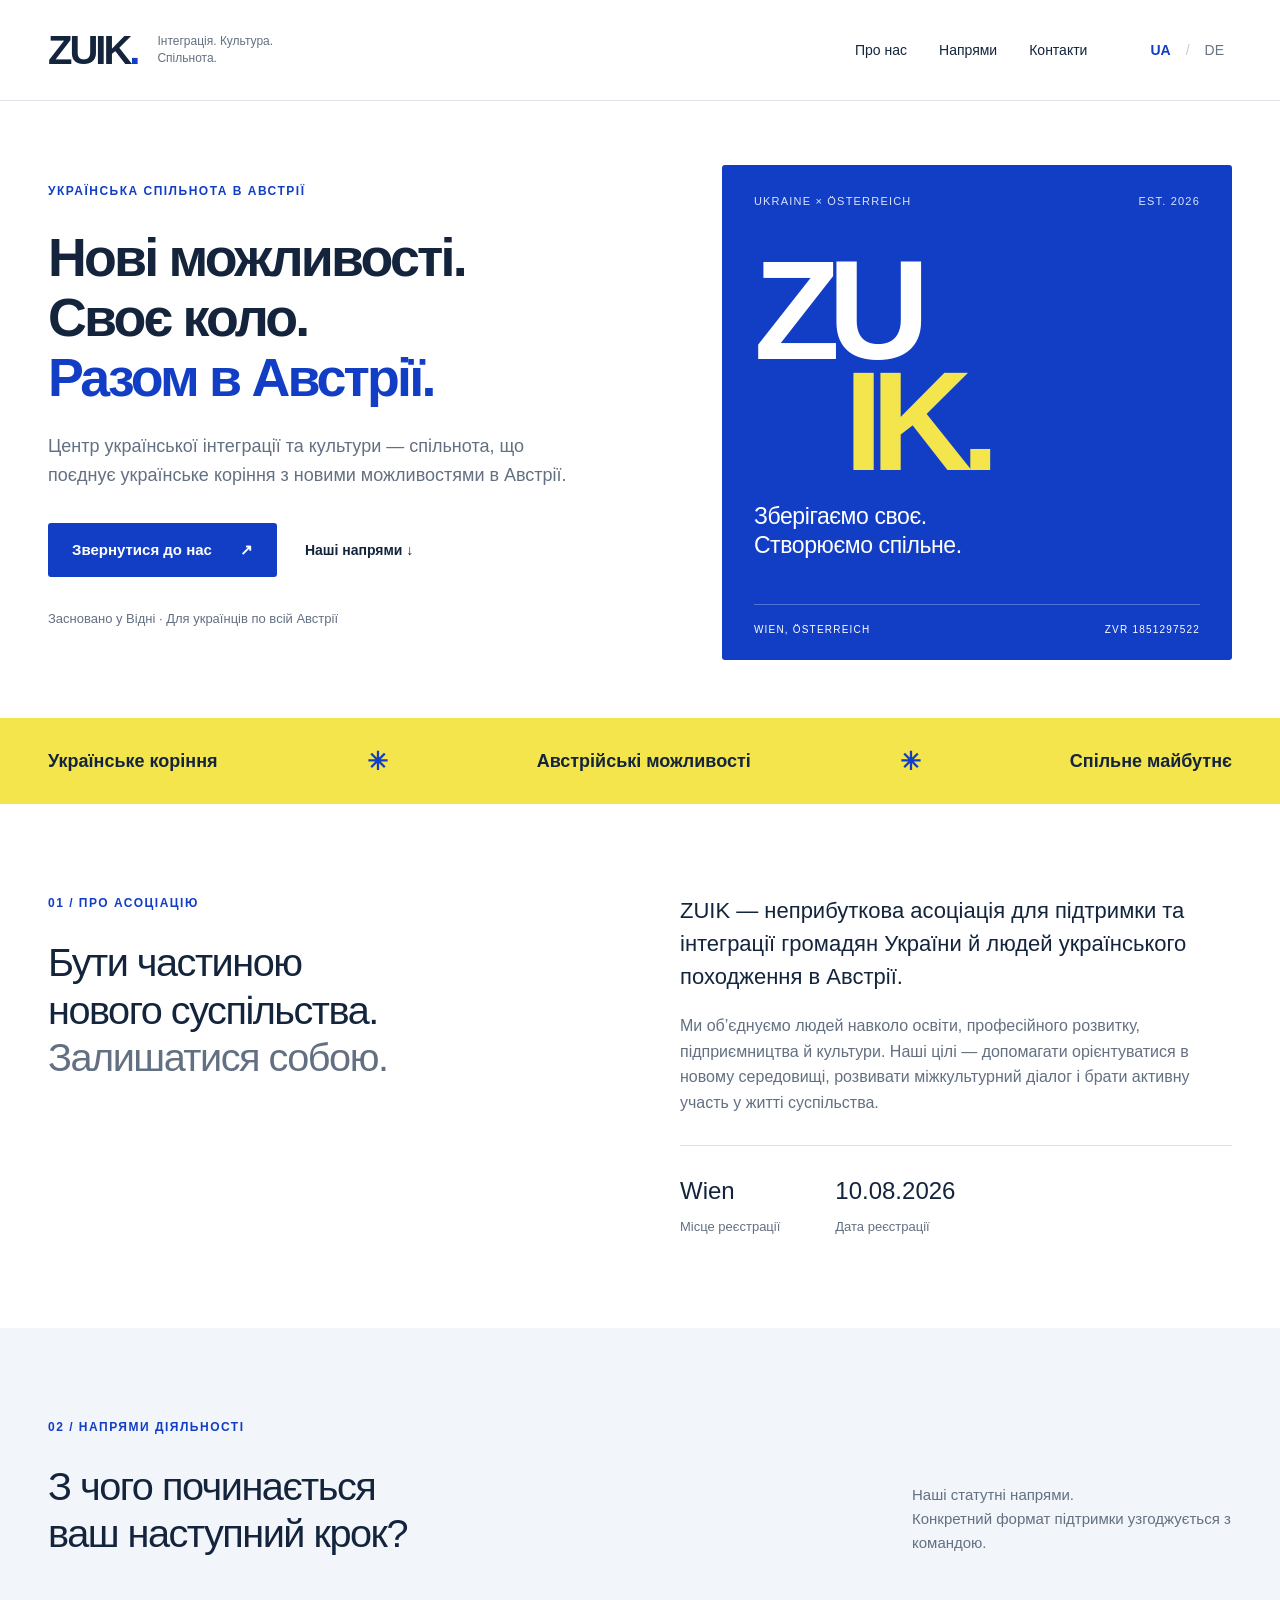
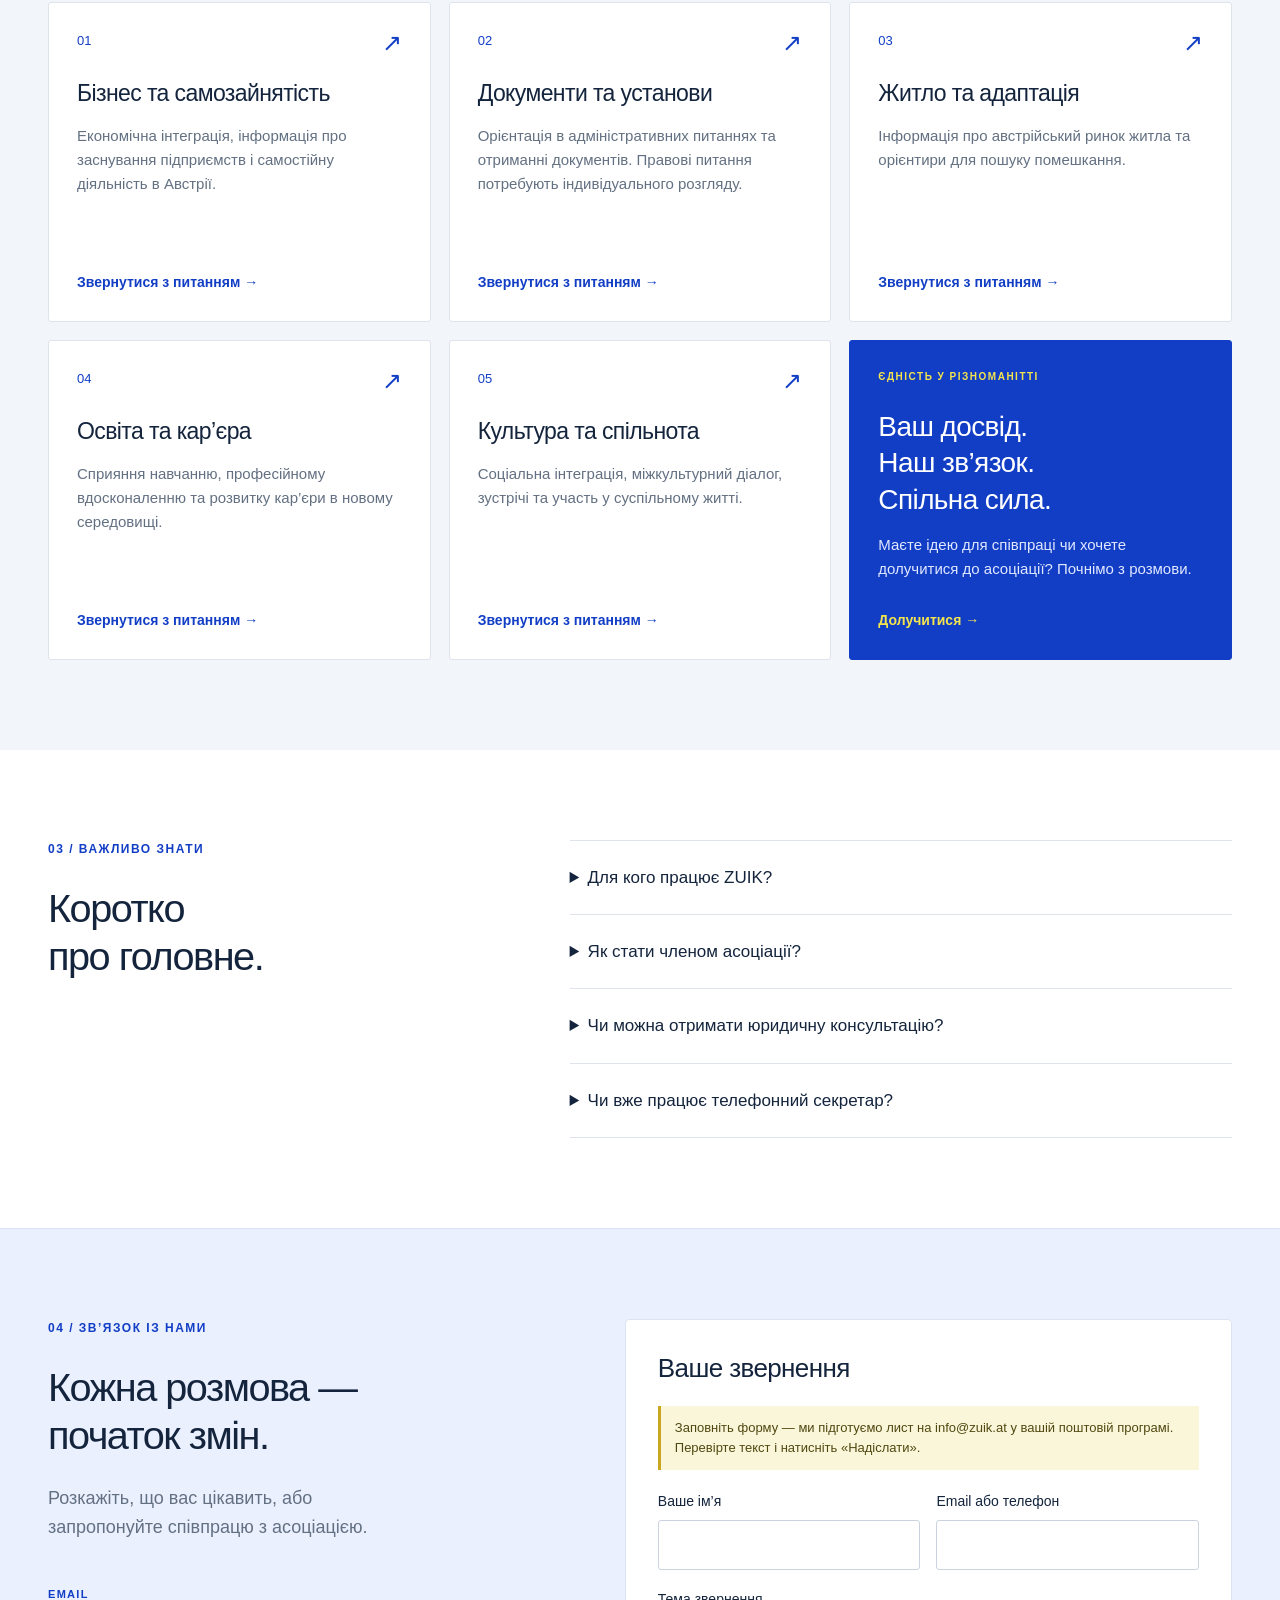
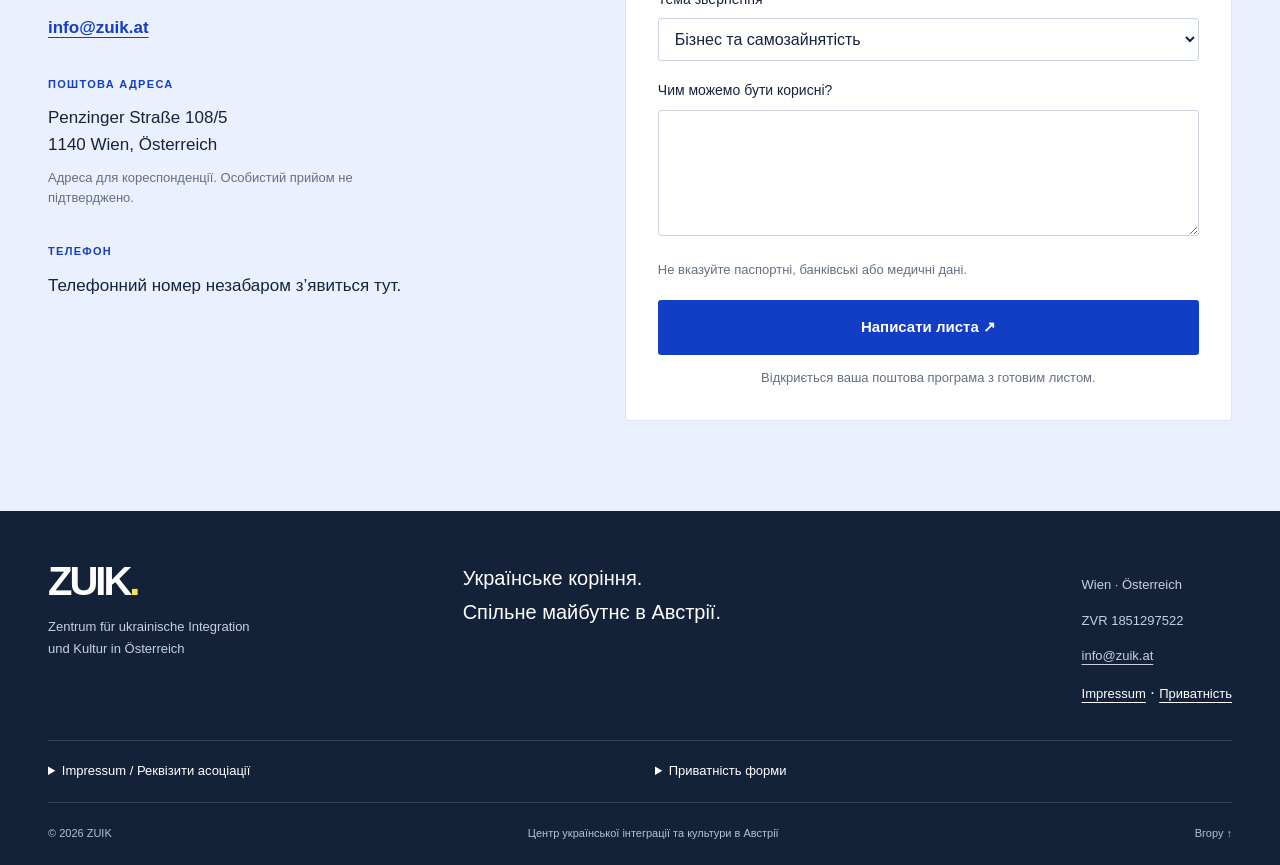
==== index.html @ d1f9279d "Add files via upload" ====
<!doctype html>
<html lang="uk">
<head>
<meta charset="UTF-8"><meta name="viewport" content="width=device-width, initial-scale=1">
<title>ZUIK — Центр української інтеграції та культури в Австрії</title>
<meta name="description" content="ZUIK — українська спільнота в Австрії. Економічна інтеграція, освіта, житло та міжкультурний діалог. Відень, ZVR 1851297522.">
<meta name="theme-color" content="#123ec5"><link rel="icon" href="/favicon.svg" type="image/svg+xml"><link rel="stylesheet" href="/style.css"><script defer src="/app.js"></script>
</head>
<body>
<a class="skip" href="#main" data-i="skip">Перейти до змісту</a>
<header><div class="wrap header"><a class="brand" href="#" aria-label="ZUIK"><span class="wordmark">ZUIK<span class="brand-dot">.</span></span><span class="brand-caption" data-i="brand">Інтеграція. Культура. Спільнота.</span></a><nav aria-label="Navigation"><a href="#about" data-i="navAbout">Про нас</a><a href="#directions" data-i="navDirections">Напрями</a><a href="#contact" data-i="navContact">Контакти</a></nav><div class="languages" aria-label="Language"><button type="button" data-lang="uk" aria-pressed="true">UA</button><span>/</span><button type="button" data-lang="de" aria-pressed="false">DE</button></div></div></header>
<main id="main">
<section class="hero"><div class="wrap hero-grid"><div class="hero-copy"><p class="eyebrow" data-i="eyebrow">УКРАЇНСЬКА СПІЛЬНОТА В АВСТРІЇ</p><h1 data-i="headline">Нові можливості.<br>Своє коло.<br><span>Разом в Австрії.</span></h1><p class="hero-text" data-i="intro">Центр української інтеграції та культури — спільнота, що поєднує українське коріння з новими можливостями в Австрії.</p><div class="actions"><a class="button primary" href="#contact" data-i="cta">Звернутися до нас <span aria-hidden="true">↗</span></a><a class="text-link" href="#directions" data-i="explore">Наші напрями ↓</a></div><p class="small hero-foot" data-i="location">Засновано у Відні · Для українців по всій Австрії</p></div><div class="identity-panel"><div class="panel-top"><span>UKRAINE × ÖSTERREICH</span><span>EST. 2026</span></div><div class="identity-mark" aria-hidden="true">ZU<span>IK.</span></div><p data-i="panelText">Зберігаємо своє.<br>Створюємо спільне.</p><div class="panel-bottom"><span>WIEN, ÖSTERREICH</span><span>ZVR 1851297522</span></div></div></div></section>
<div class="principles"><div class="wrap principle-inner"><span data-i="p1">Українське коріння</span><span aria-hidden="true">✳</span><span data-i="p2">Австрійські можливості</span><span aria-hidden="true">✳</span><span data-i="p3">Спільне майбутнє</span></div></div>
<section id="about" class="section wrap about"><div><p class="eyebrow" data-i="aboutTag">01 / ПРО АСОЦІАЦІЮ</p><h2 data-i="aboutTitle">Бути частиною<br>нового суспільства.<br><span class="muted">Залишатися собою.</span></h2></div><div class="about-content"><p class="lead" data-i="aboutText">ZUIK — неприбуткова асоціація для підтримки та інтеграції громадян України й людей українського походження в Австрії.</p><p data-i="aboutMore">Ми об’єднуємо людей навколо освіти, професійного розвитку, підприємництва й культури. Наші цілі — допомагати орієнтуватися в новому середовищі, розвивати міжкультурний діалог і брати активну участь у житті суспільства.</p><div class="facts"><div><strong>Wien</strong><span data-i="factSeat">Місце реєстрації</span></div><div><strong>10.08.2026</strong><span data-i="factDate">Дата реєстрації</span></div></div></div></section>
<section id="directions" class="directions"><div class="wrap section"><div class="section-heading"><div><p class="eyebrow" data-i="directionsTag">02 / НАПРЯМИ ДІЯЛЬНОСТІ</p><h2 data-i="directionsTitle">З чого починається<br>ваш наступний крок?</h2></div><p data-i="directionsIntro">Наші статутні напрями.<br>Конкретний формат підтримки узгоджується з командою.</p></div><div class="cards">
<article class="card"><div class="card-top"><span>01</span><span aria-hidden="true">↗</span></div><h3 data-i="s1">Бізнес та самозайнятість</h3><p data-i="s1text">Економічна інтеграція, інформація про заснування підприємств і самостійну діяльність в Австрії.</p><a href="#contact" data-topic="business" data-i="topicLink">Звернутися з питанням →</a></article>
<article class="card"><div class="card-top"><span>02</span><span aria-hidden="true">↗</span></div><h3 data-i="s2">Документи та установи</h3><p data-i="s2text">Орієнтація в адміністративних питаннях та отриманні документів. Правові питання потребують індивідуального розгляду.</p><a href="#contact" data-topic="documents" data-i="topicLink">Звернутися з питанням →</a></article>
<article class="card"><div class="card-top"><span>03</span><span aria-hidden="true">↗</span></div><h3 data-i="s3">Житло та адаптація</h3><p data-i="s3text">Інформація про австрійський ринок житла та орієнтири для пошуку помешкання.</p><a href="#contact" data-topic="housing" data-i="topicLink">Звернутися з питанням →</a></article>
<article class="card"><div class="card-top"><span>04</span><span aria-hidden="true">↗</span></div><h3 data-i="s4">Освіта та кар’єра</h3><p data-i="s4text">Сприяння навчанню, професійному вдосконаленню та розвитку кар’єри в новому середовищі.</p><a href="#contact" data-topic="education" data-i="topicLink">Звернутися з питанням →</a></article>
<article class="card"><div class="card-top"><span>05</span><span aria-hidden="true">↗</span></div><h3 data-i="s5">Культура та спільнота</h3><p data-i="s5text">Соціальна інтеграція, міжкультурний діалог, зустрічі та участь у суспільному житті.</p><a href="#contact" data-topic="culture" data-i="topicLink">Звернутися з питанням →</a></article>
<div class="card community"><span class="eyebrow" data-i="communityTag">ЄДНІСТЬ У РІЗНОМАНІТТІ</span><h3 data-i="communityTitle">Ваш досвід.<br>Наш зв’язок.<br>Спільна сила.</h3><p data-i="communityText">Маєте ідею для співпраці чи хочете долучитися до асоціації? Почнімо з розмови.</p><a href="#contact" data-topic="membership" data-i="communityLink">Долучитися →</a></div>
</div></div></section>
<section class="section wrap faq-section"><div><p class="eyebrow" data-i="faqTag">03 / ВАЖЛИВО ЗНАТИ</p><h2 data-i="faqTitle">Коротко<br>про головне.</h2></div><div class="faqs"><details><summary data-i="q1">Для кого працює ZUIK?</summary><p data-i="a1">Мета асоціації — підтримка громадян України та людей українського походження в Австрії. Діяльність поширюється на всю територію Австрії.</p></details><details><summary data-i="q2">Як стати членом асоціації?</summary><p data-i="a2">Членами можуть бути фізичні та юридичні особи. Рішення про прийняття ухвалює правління. Розмір внесків визначають загальні збори; актуальні умови потрібно уточнити в команди.</p></details><details><summary data-i="q3">Чи можна отримати юридичну консультацію?</summary><p data-i="a3">Підтримка у правових та адміністративних питаннях входить до статутних цілей. Можливість консультації, залучення фахівця та умови розгляду конкретного питання узгоджуються окремо.</p></details><details><summary data-i="q4">Чи вже працює телефонний секретар?</summary><p data-i="a4">Телефонний канал готується до запуску. Номер і можливість звернутися до віртуального секретаря з’являться тут після підключення. До того часу пишіть на info@zuik.at.</p></details></div></section>
<section id="contact" class="contact"><div class="wrap section contact-grid"><div><p class="eyebrow" data-i="contactTag">04 / ЗВ’ЯЗОК ІЗ НАМИ</p><h2 data-i="contactTitle">Кожна розмова —<br>початок змін.</h2><p class="contact-intro" data-i="contactIntro">Розкажіть, що вас цікавить, або запропонуйте співпрацю з асоціацією.</p><div class="contact-detail"><span>EMAIL</span><p><a class="mail-link" href="mailto:info@zuik.at">info@zuik.at</a></p></div><div class="contact-detail"><span data-i="addressLabel">ПОШТОВА АДРЕСА</span><p>Penzinger Straße 108/5<br>1140 Wien, Österreich</p><small data-i="addressNote">Адреса для кореспонденції. Особистий прийом не підтверджено.</small></div><div class="contact-detail"><span data-i="phoneLabel">ТЕЛЕФОН</span><p data-i="phonePending">Телефонний номер незабаром з’явиться тут.</p></div></div>
<div class="form-panel"><h3 data-i="formTitle">Ваше звернення</h3><div class="notice" data-i="formNotice">Заповніть форму — ми підготуємо лист на info@zuik.at у вашій поштовій програмі. Перевірте текст і натисніть «Надіслати».</div><form id="inquiry"><div class="field-row"><label><span data-i="nameLabel">Ваше ім’я</span><input name="name" autocomplete="name" maxlength="100" required></label><label><span data-i="contactLabel">Email або телефон</span><input name="contact" autocomplete="email" maxlength="150" required></label></div><label><span data-i="topicLabel">Тема звернення</span><select id="topic" name="topic"><option value="business" data-i="s1">Бізнес та самозайнятість</option><option value="documents" data-i="s2">Документи та установи</option><option value="housing" data-i="s3">Житло та адаптація</option><option value="education" data-i="s4">Освіта та кар’єра</option><option value="culture" data-i="s5">Культура та спільнота</option><option value="membership" data-i="membership">Членство та співпраця</option><option value="other" data-i="other">Інше питання</option></select></label><label><span data-i="messageLabel">Чим можемо бути корисні?</span><textarea name="message" rows="4" maxlength="3000" required></textarea></label><p class="small" data-i="dataNote">Не вказуйте паспортні, банківські або медичні дані.</p><button class="button primary" type="submit" data-i="prepare">Написати листа ↗</button><p class="small" data-i="noSend">Відкриється ваша поштова програма з готовим листом.</p></form><div id="draft" hidden><h4 data-i="draftTitle">Не відкрилася поштова програма? Скопіюйте текст і надішліть на info@zuik.at</h4><pre id="draftText"></pre><button id="copy" class="button secondary" type="button" data-i="copy">Копіювати текст</button><p id="copyStatus" role="status"></p></div></div></div></section>
</main>
<footer><div class="wrap footer-top"><div><a class="wordmark" href="#">ZUIK<span class="brand-dot">.</span></a><p>Zentrum für ukrainische Integration<br>und Kultur in Österreich</p></div><p data-i="footerPurpose">Українське коріння.<br>Спільне майбутнє в Австрії.</p><div><p>Wien · Österreich</p><p>ZVR 1851297522</p><p><a href="mailto:info@zuik.at">info@zuik.at</a></p><a href="#impressum">Impressum</a><span> · </span><a href="#privacy" data-i="privacyLink">Приватність</a></div></div><div class="wrap legal"><details id="impressum"><summary>Impressum / <span data-i="legalTitle">Реквізити асоціації</span></summary><p>Zentrum für ukrainische Integration und Kultur in Österreich (ZUIK)<br>ZVR-Zahl: 1851297522<br>Sitz: Wien · Penzinger Straße 108/5, 1140 Wien, Österreich<br>Obmann: Mykyta Ivanov · Kassier: Serhii Ivanov<br>Vereinsbehörde: Landespolizeidirektion Wien<br>E-Mail: <a href="mailto:info@zuik.at">info@zuik.at</a> · Web: zuik.at</p><p data-i="legalNote">Дані згідно з витягом із реєстру об’єднань станом на 25.09.2026.</p></details><details id="privacy"><summary data-i="privacyTitle">Приватність форми</summary><p data-i="privacyText">Форма на сайті лише готує лист у вашій поштовій програмі; сайт не надсилає й не зберігає введені дані. Звернення, які ви надсилаєте на info@zuik.at, асоціація використовує лише для відповіді на них. Сторінка не підключає сторонню аналітику, зовнішні шрифти чи рекламні файли cookie. Хостинг може обробляти технічні дані, необхідні для доступу до сайта.</p></details></div><div class="wrap footer-bottom"><span>© 2026 ZUIK</span><span data-i="footerName">Центр української інтеграції та культури в Австрії</span><a href="#" data-i="backTop">Вгору ↑</a></div></footer>
</body></html>
---- style.css ----
:root{--blue:#123ec5;--navy:#13243c;--yellow:#f5e54c;--muted:#637082;--line:#dfe4ec;--white:#fff;--soft:#f2f5fa}*{box-sizing:border-box}html{scroll-behavior:smooth;scroll-padding-top:90px}body{margin:0;color:var(--navy);background:white;font-family:Arial,Helvetica,sans-serif;font-size:16px;line-height:1.6}a{color:inherit;text-decoration:none}button,input,textarea,select{font:inherit}button,a,input,select,textarea,summary{-webkit-tap-highlight-color:transparent}a:focus-visible,button:focus-visible,summary:focus-visible{outline:3px solid var(--blue);outline-offset:5px}input:focus,textarea:focus,select:focus{outline:2px solid var(--blue);outline-offset:2px}.wrap{width:min(1240px,calc(100% - 96px));margin-inline:auto}.skip{position:absolute;top:-100px;background:white;padding:16px;z-index:100}.skip:focus{top:0}header{border-bottom:1px solid var(--line);background:white}.header{min-height:100px;display:flex;align-items:center;gap:35px;justify-content:space-between}.brand{display:flex;align-items:center;gap:20px}.wordmark{font-size:40px;font-weight:900;letter-spacing:-3px;line-height:1}.brand-dot{color:var(--blue)}.brand-caption{max-width:130px;font-size:12px;line-height:1.4;color:var(--muted)}nav{display:flex;gap:32px;margin-left:auto}nav a{font-size:14px}nav a:hover,.text-link:hover{color:var(--blue)}.languages{display:flex;align-items:center;gap:7px;margin-left:20px;font-size:14px}.languages button{border:0;background:none;padding:8px;color:#687386;cursor:pointer}.languages button[aria-pressed=true]{color:var(--blue);font-weight:700}.languages span{color:#c5ccda}.hero{padding:64px 0 58px}.hero-grid{display:grid;grid-template-columns:1.18fr 1fr;gap:72px;align-items:center}.eyebrow{font-size:12px;letter-spacing:1.5px;font-weight:700;margin:0 0 26px;color:var(--blue)}h1{font-size:clamp(42px,4.2vw,64px);letter-spacing:-2.8px;line-height:1.12;font-weight:600;margin:0 0 24px}h1 span{color:var(--blue)}.hero-text{font-size:18px;max-width:520px;color:var(--muted);line-height:1.65}.actions{display:flex;align-items:center;gap:28px;margin-top:32px}.button{display:inline-flex;align-items:center;justify-content:center;gap:28px;padding:16px 24px;border:0;border-radius:3px;font-size:15px;font-weight:600;cursor:pointer;line-height:1.5;transition:background .2s,transform .2s}.primary{background:var(--blue);color:white}.primary:hover{background:#0c2c91}.secondary{background:var(--soft);color:var(--blue)}.text-link{font-size:14px;font-weight:600}.small{font-size:13px;color:var(--muted);line-height:1.6}.hero-foot{margin-top:32px}.identity-panel{background:var(--blue);color:white;min-height:495px;padding:28px 32px 22px;display:flex;flex-direction:column;position:relative;overflow:hidden;border-radius:3px}.panel-top,.panel-bottom{display:flex;justify-content:space-between;gap:15px;font-size:11px;letter-spacing:1.2px}.panel-top{color:#dce4ff}.identity-mark{font-size:clamp(95px,11vw,170px);font-weight:900;line-height:.79;letter-spacing:-12px;margin:44px 0 25px}.identity-mark span{display:block;color:var(--yellow);margin-left:90px}.identity-panel>p{font-size:23px;line-height:1.25;letter-spacing:-.4px;margin:0 0 28px}.panel-bottom{border-top:1px solid #ffffff45;padding-top:17px;margin-top:auto;font-size:10px}.principles{background:var(--yellow)}.principle-inner{display:flex;justify-content:space-between;align-items:center;gap:20px;padding-block:23px;font-size:18px;font-weight:600}.principle-inner>span:nth-child(even){color:var(--blue);font-size:25px}.section{padding-block:90px}h2{font-size:clamp(30px,3.1vw,44px);line-height:1.2;letter-spacing:-1.5px;font-weight:500;margin:0}h2 .muted{color:var(--muted)}.about{display:grid;grid-template-columns:1fr 1fr;gap:80px}.about-content>p{color:var(--muted);margin:0 0 20px}.about-content>.lead{font-size:22px;color:var(--navy);line-height:1.5}.facts{display:flex;gap:55px;border-top:1px solid var(--line);padding-top:26px;margin-top:30px}.facts strong{display:block;font-size:24px;font-weight:500}.facts span{display:block;font-size:13px;color:var(--muted);margin-top:6px}.directions{background:var(--soft)}.section-heading{display:flex;justify-content:space-between;gap:40px;align-items:end;margin-bottom:44px}.section-heading>p{max-width:320px;color:var(--muted);font-size:15px;margin:0 0 3px}.cards{display:grid;grid-template-columns:repeat(3,minmax(0,1fr));gap:18px}.card{padding:28px;background:white;border:1px solid var(--line);border-radius:3px;display:flex;flex-direction:column;min-height:320px}.card-top{display:flex;justify-content:space-between;color:var(--blue);margin-bottom:24px}.card-top>span:first-child{font-size:13px}.card-top>span:last-child{font-size:24px;line-height:1}h3{font-size:23px;line-height:1.3;font-weight:500;letter-spacing:-.6px;margin:0 0 15px}.card>p{font-size:15px;color:var(--muted);margin:0 0 24px}.card>a{font-size:14px;color:var(--blue);font-weight:600;margin-top:auto}.card>a:hover{text-decoration:underline}.community{background:var(--blue);border-color:var(--blue);color:white}.community>.eyebrow{color:var(--yellow);font-size:10px;margin-bottom:24px}.community h3{font-size:28px}.community>p{color:#e1e8ff}.community>a{color:var(--yellow)}.faq-section{display:grid;grid-template-columns:.8fr 1.2fr;gap:80px}.faqs details{border-top:1px solid var(--line);padding:23px 0}.faqs details:last-child{border-bottom:1px solid var(--line)}summary{cursor:pointer;font-size:17px;font-weight:500}.faqs p{color:var(--muted);margin-bottom:0}.contact{background:#eaf0fe;border-top:1px solid #d8e2fc}.contact-grid{display:grid;grid-template-columns:.9fr 1.1fr;gap:80px}.contact-intro{color:var(--muted);font-size:18px;max-width:380px;margin:25px 0 38px}.contact-detail{margin:28px 0}.contact-detail>span{font-size:11px;font-weight:700;letter-spacing:1.3px;color:var(--blue)}.contact-detail>p{margin:9px 0;font-size:17px}.contact-detail small{display:block;color:var(--muted);font-size:13px;max-width:320px}.mail-link{color:var(--blue);font-weight:600;text-decoration:underline;text-underline-offset:4px}.form-panel{background:white;border:1px solid #dce3f2;border-radius:4px;padding:32px}.form-panel>h3{font-size:26px}.notice{background:#faf6d9;border-left:3px solid #c8a721;padding:12px 14px;font-size:13px;line-height:1.55;margin:20px 0;color:#514811}.field-row{display:grid;grid-template-columns:1fr 1fr;gap:16px}label{display:block;margin-bottom:18px;font-size:14px}label>span{display:block;margin-bottom:8px}input,textarea,select{width:100%;min-width:0;background:white;border:1px solid #cbd3df;border-radius:3px;padding:11px 12px;color:var(--navy);font-size:16px}textarea{resize:vertical;min-height:110px}form>.button{width:100%;margin-top:6px}form>.small:last-child{text-align:center;margin-bottom:0}#draft{margin-top:25px;padding-top:15px;border-top:1px solid var(--line)}#draft h4{font-size:16px;font-weight:500}pre{font-family:inherit;font-size:14px;white-space:pre-wrap;overflow-wrap:anywhere;line-height:1.6;background:var(--soft);padding:16px}#copyStatus{font-size:13px;color:var(--blue)}footer{background:#142239;color:white}.footer-top{display:grid;grid-template-columns:1fr 1fr 1fr;gap:60px;padding-top:50px;padding-bottom:35px}.footer-top .brand-dot{color:var(--yellow)}.footer-top p{font-size:13px;color:#c7d0e0;line-height:1.7}.footer-top>p{font-size:20px;color:white;margin:0}.footer-top>div:last-child{justify-self:end}.footer-top a:not(.wordmark){font-size:13px;text-decoration:underline;text-underline-offset:4px}.legal{border-top:1px solid #ffffff25;padding-top:20px;padding-bottom:20px;display:grid;grid-template-columns:1fr 1fr;gap:30px}.legal summary{font-size:13px}.legal p{font-size:13px;color:#d2d9e6;line-height:1.8}.legal a{text-decoration:underline;text-underline-offset:3px}.footer-bottom{border-top:1px solid #ffffff25;padding-block:22px;display:flex;justify-content:space-between;gap:25px;font-size:11px;color:#b6c1d2}@media(min-width:1600px){.hero{padding-block:85px}}@media(max-width:1050px){.wrap{width:calc(100% - 56px)}.hero-grid{gap:35px}.brand-caption{display:none}.identity-panel{min-height:450px;padding:25px}.identity-mark{font-size:135px}.hero-copy h1{font-size:46px}.actions{gap:18px;flex-wrap:wrap}.about,.faq-section,.contact-grid{gap:40px}.card{padding:22px}.section{padding-block:65px}.section-heading>p{max-width:280px}}@media(max-width:740px){.wrap{width:calc(100% - 36px)}.header{min-height:78px;gap:14px;flex-wrap:wrap;padding-block:16px}.wordmark{font-size:34px}nav{order:3;width:100%;justify-content:space-between;gap:16px;margin:0}nav a{font-size:14px}.languages{margin-left:auto}.hero{padding:35px 0}.hero-grid{grid-template-columns:1fr;gap:30px}.hero-copy h1{font-size:46px;letter-spacing:-2px}.eyebrow{font-size:10px;letter-spacing:1px;margin-bottom:20px}.hero-text{font-size:17px}.hero-foot{margin-bottom:0}.identity-panel{min-height:365px;padding:25px}.identity-mark{font-size:120px;margin:30px 0 20px;letter-spacing:-7px}.identity-mark span{margin-left:100px}.identity-panel>p{font-size:22px}.panel-top,.panel-bottom{font-size:10px;letter-spacing:.7px}.principle-inner{gap:12px;font-size:12px;padding-block:19px;text-align:center}.principle-inner>span:nth-child(even){font-size:17px}.about,.faq-section,.contact-grid{grid-template-columns:1fr;gap:30px}.section{padding-block:50px}h2{font-size:34px;letter-spacing:-1px}.about-content>.lead{font-size:20px}.section-heading{display:block;margin-bottom:25px}.section-heading>p{margin-top:22px;max-width:none}.cards{grid-template-columns:1fr 1fr;gap:12px}.card{padding:20px;min-height:330px}.card h3{font-size:20px}.card p{font-size:14px}.card a{font-size:13px}.community h3{font-size:24px}.facts{gap:35px}.form-panel{padding:23px}.contact-detail{margin:22px 0}.contact-intro{margin-bottom:24px}.footer-top{grid-template-columns:1fr 1fr;gap:25px}.footer-top>p{font-size:18px}.footer-top>div:last-child{justify-self:start;grid-column:1/-1}.legal{grid-template-columns:1fr;gap:18px}.footer-bottom{flex-wrap:wrap}.footer-bottom>span:nth-child(2){order:3;flex-basis:100%}}@media(max-width:400px){.hero-copy h1{font-size:40px}.cards,.field-row{grid-template-columns:1fr}.card{min-height:260px}.facts{gap:24px}.facts strong{font-size:21px}}@media(prefers-reduced-motion:reduce){html{scroll-behavior:auto}*{transition:none!important}}
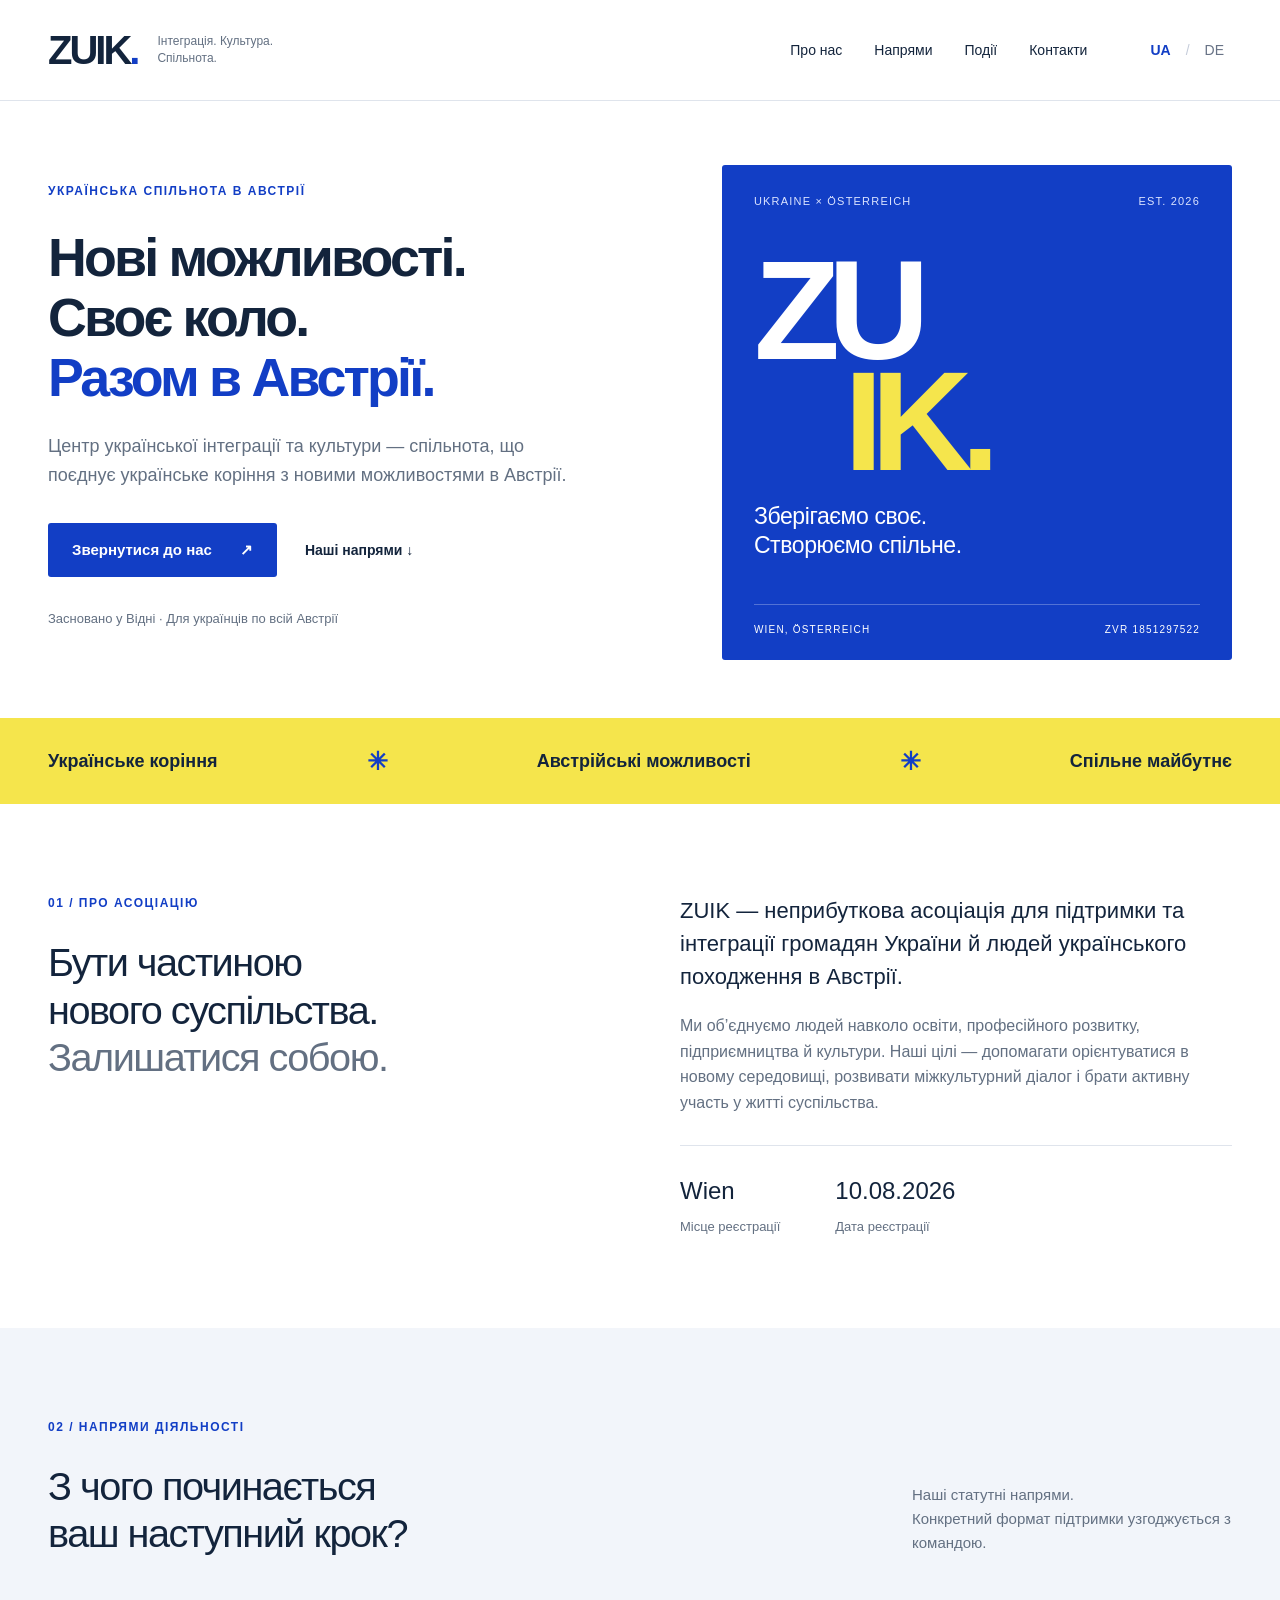
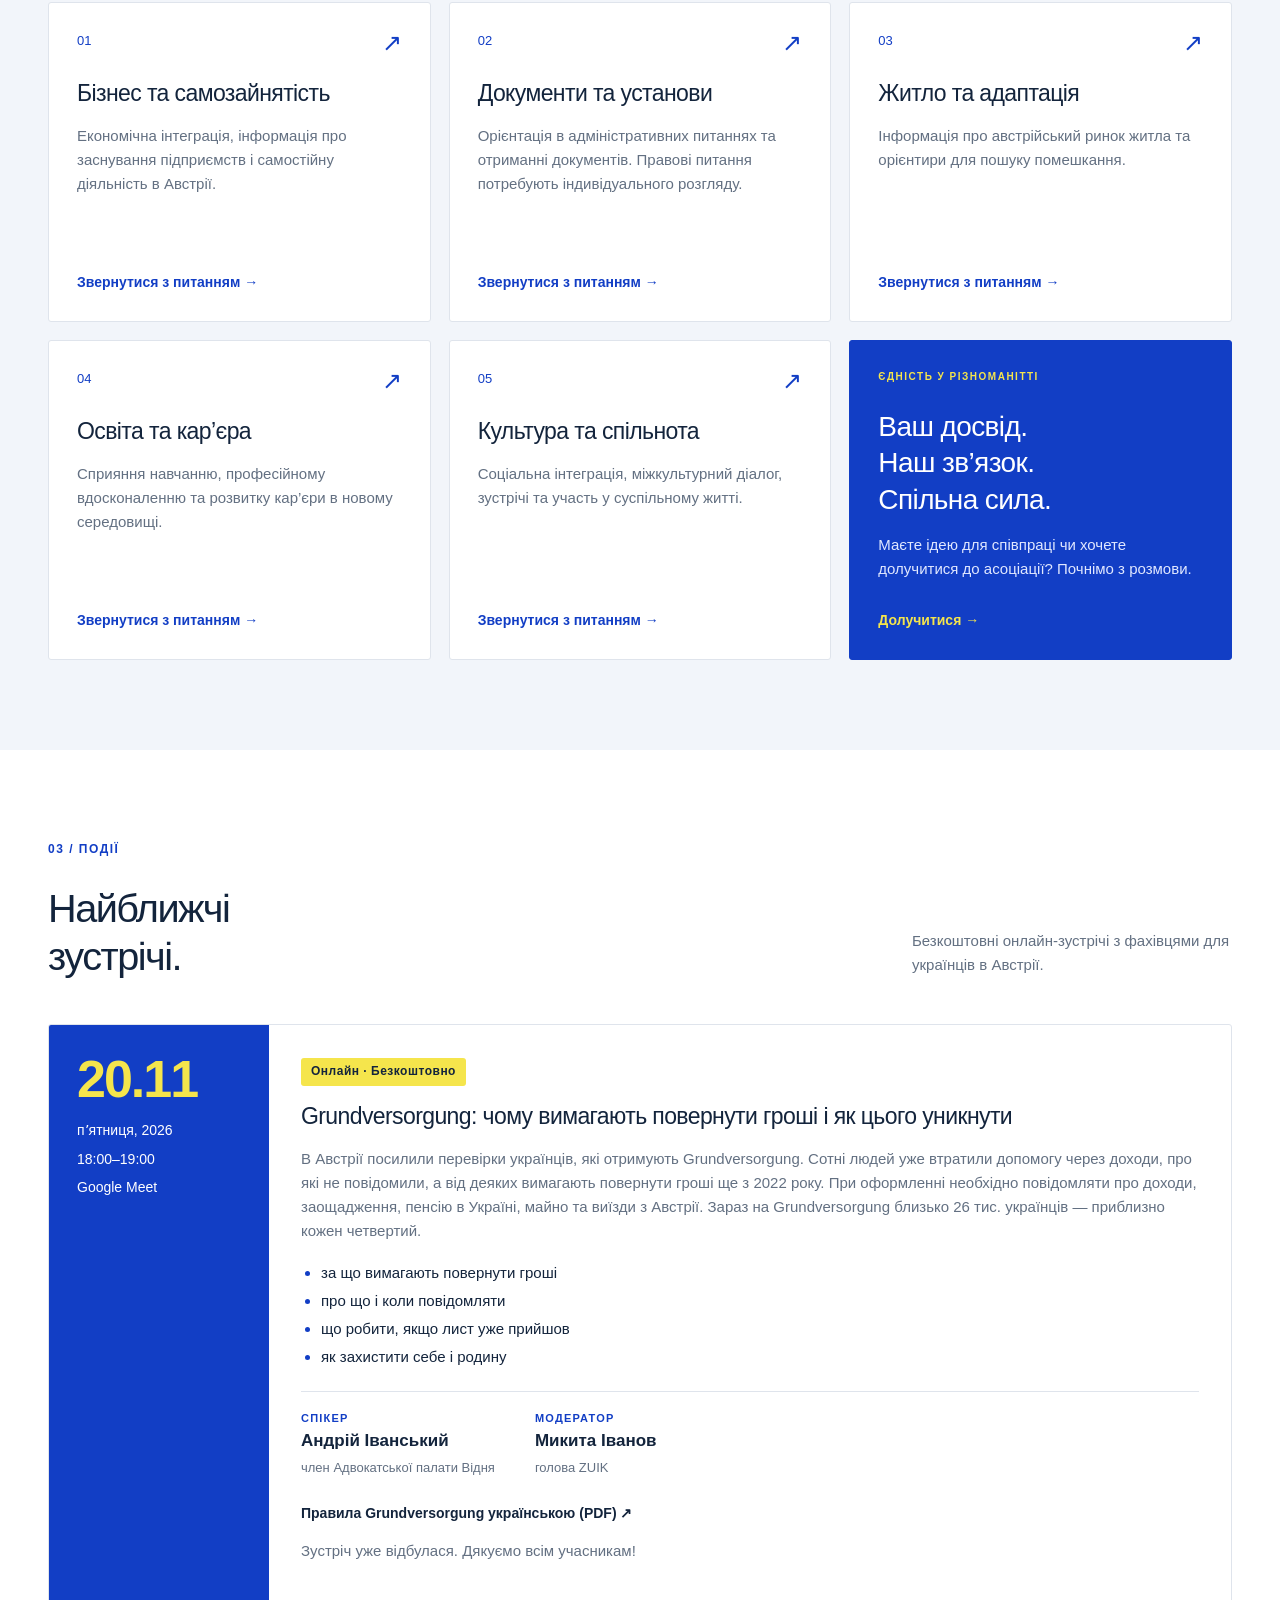
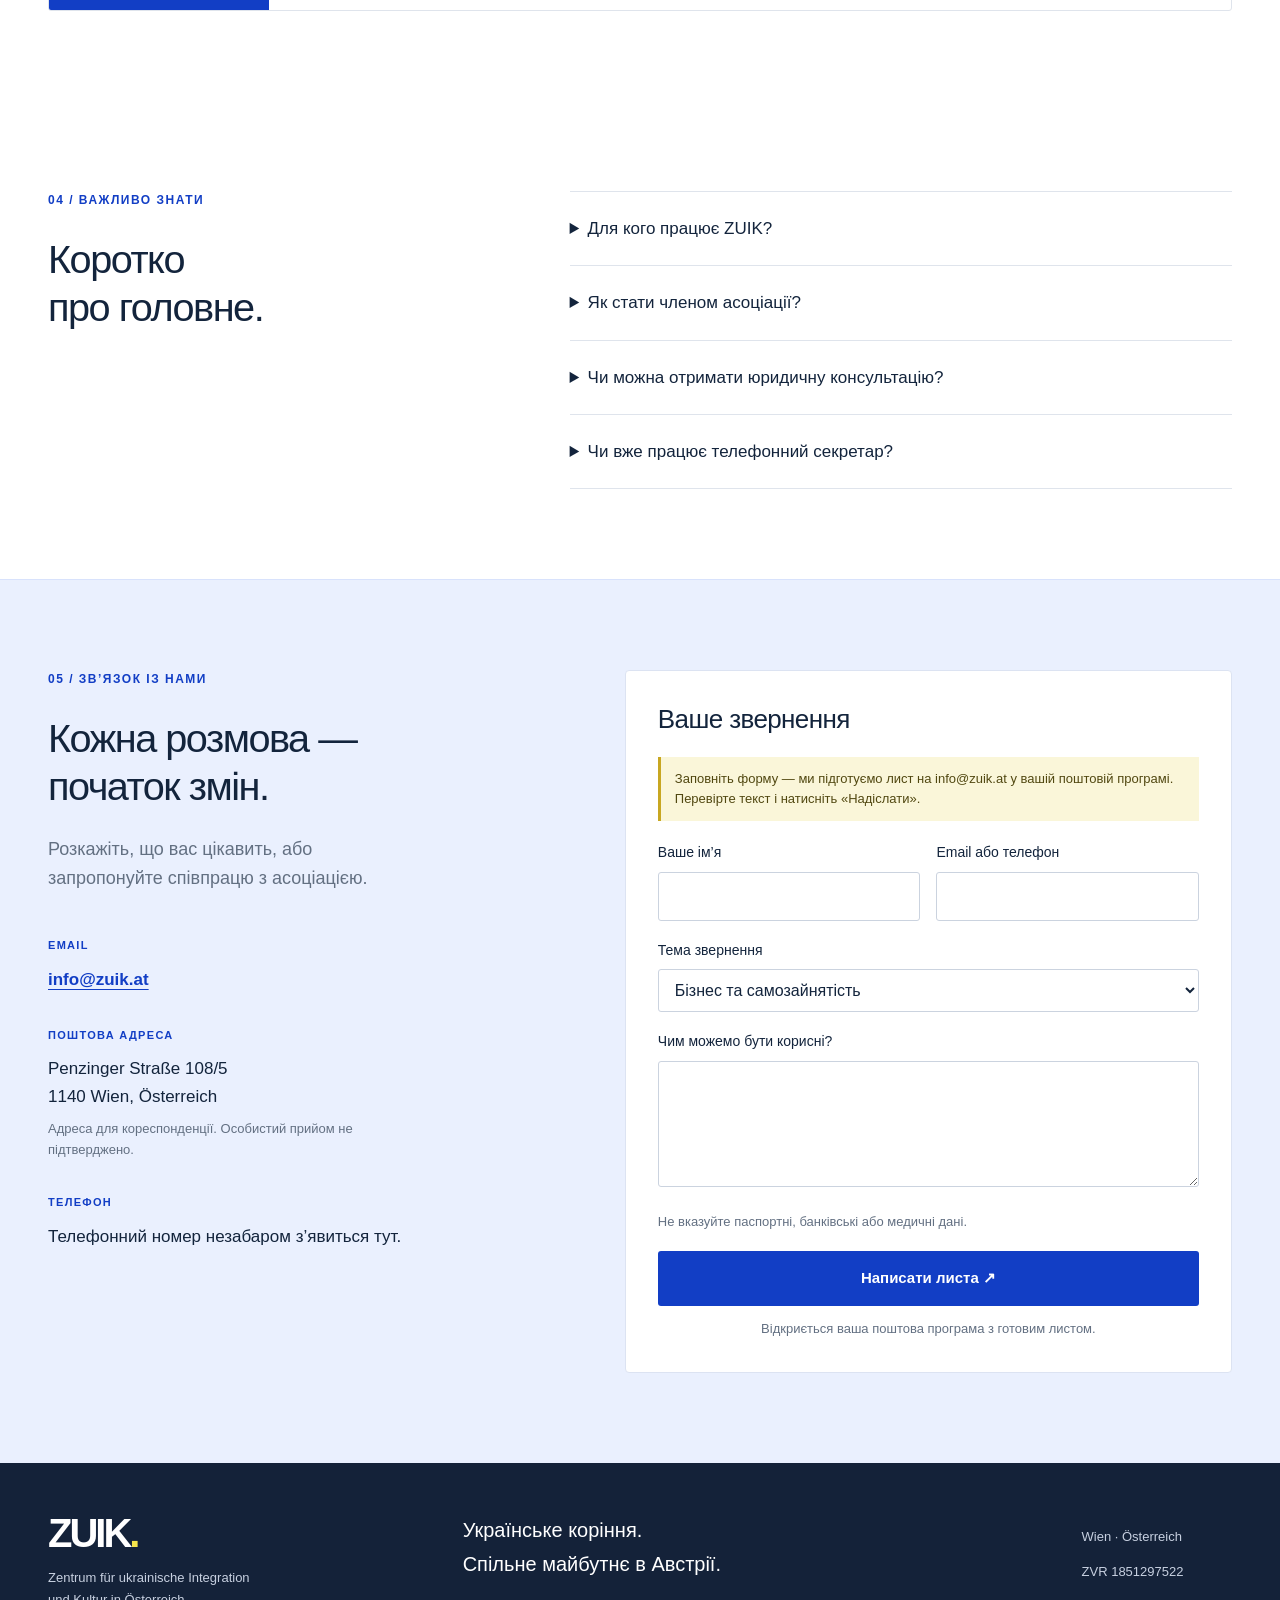
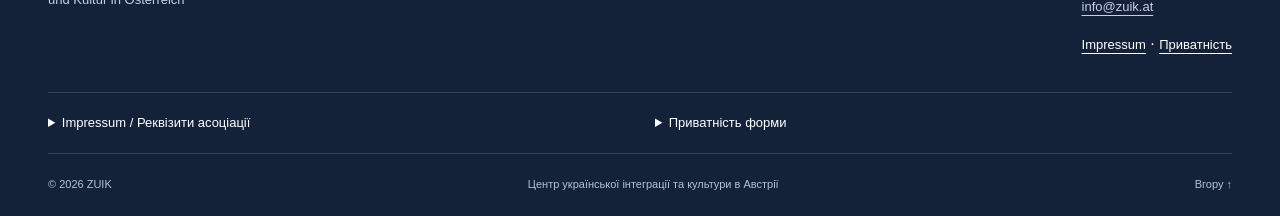
==== commit ed126ddf: "Add event: Grundversorgung online meeting 20.11" ====
--- a/index.html
+++ b/index.html
@@ -8,7 +8,8 @@
 </head>
 <body>
 <a class="skip" href="#main" data-i="skip">Перейти до змісту</a>
-<header><div class="wrap header"><a class="brand" href="#" aria-label="ZUIK"><span class="wordmark">ZUIK<span class="brand-dot">.</span></span><span class="brand-caption" data-i="brand">Інтеграція. Культура. Спільнота.</span></a><nav aria-label="Navigation"><a href="#about" data-i="navAbout">Про нас</a><a href="#directions" data-i="navDirections">Напрями</a><a href="#contact" data-i="navContact">Контакти</a></nav><div class="languages" aria-label="Language"><button type="button" data-lang="uk" aria-pressed="true">UA</button><span>/</span><button type="button" data-lang="de" aria-pressed="false">DE</button></div></div></header>
+<header><div class="wrap header"><a class="brand" href="#" aria-label="ZUIK"><span class="wordmark">ZUIK<span class="brand-dot">.</span></span><span class="brand-caption" data-i="brand">Інтеграція. Культура. Спільнота.</span></a><nav aria-label="Navigation"><a href="#about" data-i="navAbout">Про нас</a><a href="#directions" data-i="navDirections">Напрями</a><a href="#events" data-i="navEvents">Події</a><a href="#contact" data-i="navContact">Контакти</a></nav><div class="languages" aria-label="Language"><button type="button" data-lang="uk" aria-pressed="true">UA</button><span>/</span><button type="button" data-lang="de" aria-pressed="false">DE</button></div></div></header>
+<div class="announce" id="announce"><div class="wrap announce-inner"><span data-i="annText"><strong>20.11, 18:00</strong> · Онлайн-зустріч «Grundversorgung: чому вимагають повернути гроші і як цього уникнути» · безкоштовно</span><a href="#events" data-i="annLink">Детальніше →</a></div></div>
 <main id="main">
 <section class="hero"><div class="wrap hero-grid"><div class="hero-copy"><p class="eyebrow" data-i="eyebrow">УКРАЇНСЬКА СПІЛЬНОТА В АВСТРІЇ</p><h1 data-i="headline">Нові можливості.<br>Своє коло.<br><span>Разом в Австрії.</span></h1><p class="hero-text" data-i="intro">Центр української інтеграції та культури — спільнота, що поєднує українське коріння з новими можливостями в Австрії.</p><div class="actions"><a class="button primary" href="#contact" data-i="cta">Звернутися до нас <span aria-hidden="true">↗</span></a><a class="text-link" href="#directions" data-i="explore">Наші напрями ↓</a></div><p class="small hero-foot" data-i="location">Засновано у Відні · Для українців по всій Австрії</p></div><div class="identity-panel"><div class="panel-top"><span>UKRAINE × ÖSTERREICH</span><span>EST. 2026</span></div><div class="identity-mark" aria-hidden="true">ZU<span>IK.</span></div><p data-i="panelText">Зберігаємо своє.<br>Створюємо спільне.</p><div class="panel-bottom"><span>WIEN, ÖSTERREICH</span><span>ZVR 1851297522</span></div></div></div></section>
 <div class="principles"><div class="wrap principle-inner"><span data-i="p1">Українське коріння</span><span aria-hidden="true">✳</span><span data-i="p2">Австрійські можливості</span><span aria-hidden="true">✳</span><span data-i="p3">Спільне майбутнє</span></div></div>
@@ -21,8 +22,10 @@
 <article class="card"><div class="card-top"><span>05</span><span aria-hidden="true">↗</span></div><h3 data-i="s5">Культура та спільнота</h3><p data-i="s5text">Соціальна інтеграція, міжкультурний діалог, зустрічі та участь у суспільному житті.</p><a href="#contact" data-topic="culture" data-i="topicLink">Звернутися з питанням →</a></article>
 <div class="card community"><span class="eyebrow" data-i="communityTag">ЄДНІСТЬ У РІЗНОМАНІТТІ</span><h3 data-i="communityTitle">Ваш досвід.<br>Наш зв’язок.<br>Спільна сила.</h3><p data-i="communityText">Маєте ідею для співпраці чи хочете долучитися до асоціації? Почнімо з розмови.</p><a href="#contact" data-topic="membership" data-i="communityLink">Долучитися →</a></div>
 </div></div></section>
-<section class="section wrap faq-section"><div><p class="eyebrow" data-i="faqTag">03 / ВАЖЛИВО ЗНАТИ</p><h2 data-i="faqTitle">Коротко<br>про головне.</h2></div><div class="faqs"><details><summary data-i="q1">Для кого працює ZUIK?</summary><p data-i="a1">Мета асоціації — підтримка громадян України та людей українського походження в Австрії. Діяльність поширюється на всю територію Австрії.</p></details><details><summary data-i="q2">Як стати членом асоціації?</summary><p data-i="a2">Членами можуть бути фізичні та юридичні особи. Рішення про прийняття ухвалює правління. Розмір внесків визначають загальні збори; актуальні умови потрібно уточнити в команди.</p></details><details><summary data-i="q3">Чи можна отримати юридичну консультацію?</summary><p data-i="a3">Підтримка у правових та адміністративних питаннях входить до статутних цілей. Можливість консультації, залучення фахівця та умови розгляду конкретного питання узгоджуються окремо.</p></details><details><summary data-i="q4">Чи вже працює телефонний секретар?</summary><p data-i="a4">Телефонний канал готується до запуску. Номер і можливість звернутися до віртуального секретаря з’являться тут після підключення. До того часу пишіть на info@zuik.at.</p></details></div></section>
-<section id="contact" class="contact"><div class="wrap section contact-grid"><div><p class="eyebrow" data-i="contactTag">04 / ЗВ’ЯЗОК ІЗ НАМИ</p><h2 data-i="contactTitle">Кожна розмова —<br>початок змін.</h2><p class="contact-intro" data-i="contactIntro">Розкажіть, що вас цікавить, або запропонуйте співпрацю з асоціацією.</p><div class="contact-detail"><span>EMAIL</span><p><a class="mail-link" href="mailto:info@zuik.at">info@zuik.at</a></p></div><div class="contact-detail"><span data-i="addressLabel">ПОШТОВА АДРЕСА</span><p>Penzinger Straße 108/5<br>1140 Wien, Österreich</p><small data-i="addressNote">Адреса для кореспонденції. Особистий прийом не підтверджено.</small></div><div class="contact-detail"><span data-i="phoneLabel">ТЕЛЕФОН</span><p data-i="phonePending">Телефонний номер незабаром з’явиться тут.</p></div></div>
+<section id="events" class="events"><div class="wrap section"><div class="section-heading"><div><p class="eyebrow" data-i="eventsTag">03 / ПОДІЇ</p><h2 data-i="eventsTitle">Найближчі<br>зустрічі.</h2></div><p data-i="eventsIntro">Безкоштовні онлайн-зустрічі з фахівцями для українців в Австрії.</p></div>
+<article class="event-card"><div class="event-date"><strong>20.11</strong><span data-i="evDay">пʼятниця, 2026</span><span>18:00–19:00</span><span>Google Meet</span></div><div class="event-body"><span class="event-badge" data-i="evBadge">Онлайн · Безкоштовно</span><h3 data-i="evTitle">Grundversorgung: чому вимагають повернути гроші і як цього уникнути</h3><p data-i="evText">В Австрії посилили перевірки українців, які отримують Grundversorgung. Сотні людей уже втратили допомогу через доходи, про які не повідомили, а від деяких вимагають повернути гроші ще з 2022 року. При оформленні необхідно повідомляти про доходи, заощадження, пенсію в Україні, майно та виїзди з Австрії. Зараз на Grundversorgung близько 26 тис. українців — приблизно кожен четвертий.</p><ul class="event-points"><li data-i="evP1">за що вимагають повернути гроші</li><li data-i="evP2">про що і коли повідомляти</li><li data-i="evP3">що робити, якщо лист уже прийшов</li><li data-i="evP4">як захистити себе і родину</li></ul><div class="event-people"><p><span data-i="evSpeakerLabel">Спікер</span><strong data-i="evSpeaker">Андрій Іванський</strong><small data-i="evSpeakerRole">член Адвокатської палати Відня</small></p><p><span data-i="evModLabel">Модератор</span><strong data-i="evMod">Микита Іванов</strong><small data-i="evModRole">голова ZUIK</small></p></div><div class="actions"><a class="button primary" id="evRegister" href="https://forms.gle/kjCHPnPvp6QJ7UJG9" target="_blank" rel="noopener" data-i="evRegister">Зареєструватися ↗</a><a class="text-link" href="https://www.asyl.at/files/uploads/1046/vertriebene-aus-der-ukraine-260101_ukrainisch.pdf" target="_blank" rel="noopener" data-i="evRules">Правила Grundversorgung українською (PDF) ↗</a></div><p class="small" id="evNote" data-i="evNote">Кількість місць обмежена — реєструйтеся заздалегідь.</p></div></article></div></section>
+<section class="section wrap faq-section"><div><p class="eyebrow" data-i="faqTag">04 / ВАЖЛИВО ЗНАТИ</p><h2 data-i="faqTitle">Коротко<br>про головне.</h2></div><div class="faqs"><details><summary data-i="q1">Для кого працює ZUIK?</summary><p data-i="a1">Мета асоціації — підтримка громадян України та людей українського походження в Австрії. Діяльність поширюється на всю територію Австрії.</p></details><details><summary data-i="q2">Як стати членом асоціації?</summary><p data-i="a2">Членами можуть бути фізичні та юридичні особи. Рішення про прийняття ухвалює правління. Розмір внесків визначають загальні збори; актуальні умови потрібно уточнити в команди.</p></details><details><summary data-i="q3">Чи можна отримати юридичну консультацію?</summary><p data-i="a3">Підтримка у правових та адміністративних питаннях входить до статутних цілей. Можливість консультації, залучення фахівця та умови розгляду конкретного питання узгоджуються окремо.</p></details><details><summary data-i="q4">Чи вже працює телефонний секретар?</summary><p data-i="a4">Телефонний канал готується до запуску. Номер і можливість звернутися до віртуального секретаря з’являться тут після підключення. До того часу пишіть на info@zuik.at.</p></details></div></section>
+<section id="contact" class="contact"><div class="wrap section contact-grid"><div><p class="eyebrow" data-i="contactTag">05 / ЗВ’ЯЗОК ІЗ НАМИ</p><h2 data-i="contactTitle">Кожна розмова —<br>початок змін.</h2><p class="contact-intro" data-i="contactIntro">Розкажіть, що вас цікавить, або запропонуйте співпрацю з асоціацією.</p><div class="contact-detail"><span>EMAIL</span><p><a class="mail-link" href="mailto:info@zuik.at">info@zuik.at</a></p></div><div class="contact-detail"><span data-i="addressLabel">ПОШТОВА АДРЕСА</span><p>Penzinger Straße 108/5<br>1140 Wien, Österreich</p><small data-i="addressNote">Адреса для кореспонденції. Особистий прийом не підтверджено.</small></div><div class="contact-detail"><span data-i="phoneLabel">ТЕЛЕФОН</span><p data-i="phonePending">Телефонний номер незабаром з’явиться тут.</p></div></div>
 <div class="form-panel"><h3 data-i="formTitle">Ваше звернення</h3><div class="notice" data-i="formNotice">Заповніть форму — ми підготуємо лист на info@zuik.at у вашій поштовій програмі. Перевірте текст і натисніть «Надіслати».</div><form id="inquiry"><div class="field-row"><label><span data-i="nameLabel">Ваше ім’я</span><input name="name" autocomplete="name" maxlength="100" required></label><label><span data-i="contactLabel">Email або телефон</span><input name="contact" autocomplete="email" maxlength="150" required></label></div><label><span data-i="topicLabel">Тема звернення</span><select id="topic" name="topic"><option value="business" data-i="s1">Бізнес та самозайнятість</option><option value="documents" data-i="s2">Документи та установи</option><option value="housing" data-i="s3">Житло та адаптація</option><option value="education" data-i="s4">Освіта та кар’єра</option><option value="culture" data-i="s5">Культура та спільнота</option><option value="membership" data-i="membership">Членство та співпраця</option><option value="other" data-i="other">Інше питання</option></select></label><label><span data-i="messageLabel">Чим можемо бути корисні?</span><textarea name="message" rows="4" maxlength="3000" required></textarea></label><p class="small" data-i="dataNote">Не вказуйте паспортні, банківські або медичні дані.</p><button class="button primary" type="submit" data-i="prepare">Написати листа ↗</button><p class="small" data-i="noSend">Відкриється ваша поштова програма з готовим листом.</p></form><div id="draft" hidden><h4 data-i="draftTitle">Не відкрилася поштова програма? Скопіюйте текст і надішліть на info@zuik.at</h4><pre id="draftText"></pre><button id="copy" class="button secondary" type="button" data-i="copy">Копіювати текст</button><p id="copyStatus" role="status"></p></div></div></div></section>
 </main>
 <footer><div class="wrap footer-top"><div><a class="wordmark" href="#">ZUIK<span class="brand-dot">.</span></a><p>Zentrum für ukrainische Integration<br>und Kultur in Österreich</p></div><p data-i="footerPurpose">Українське коріння.<br>Спільне майбутнє в Австрії.</p><div><p>Wien · Österreich</p><p>ZVR 1851297522</p><p><a href="mailto:info@zuik.at">info@zuik.at</a></p><a href="#impressum">Impressum</a><span> · </span><a href="#privacy" data-i="privacyLink">Приватність</a></div></div><div class="wrap legal"><details id="impressum"><summary>Impressum / <span data-i="legalTitle">Реквізити асоціації</span></summary><p>Zentrum für ukrainische Integration und Kultur in Österreich (ZUIK)<br>ZVR-Zahl: 1851297522<br>Sitz: Wien · Penzinger Straße 108/5, 1140 Wien, Österreich<br>Obmann: Mykyta Ivanov · Kassier: Serhii Ivanov<br>Vereinsbehörde: Landespolizeidirektion Wien<br>E-Mail: <a href="mailto:info@zuik.at">info@zuik.at</a> · Web: zuik.at</p><p data-i="legalNote">Дані згідно з витягом із реєстру об’єднань станом на 25.09.2026.</p></details><details id="privacy"><summary data-i="privacyTitle">Приватність форми</summary><p data-i="privacyText">Форма на сайті лише готує лист у вашій поштовій програмі; сайт не надсилає й не зберігає введені дані. Звернення, які ви надсилаєте на info@zuik.at, асоціація використовує лише для відповіді на них. Сторінка не підключає сторонню аналітику, зовнішні шрифти чи рекламні файли cookie. Хостинг може обробляти технічні дані, необхідні для доступу до сайта.</p></details></div><div class="wrap footer-bottom"><span>© 2026 ZUIK</span><span data-i="footerName">Центр української інтеграції та культури в Австрії</span><a href="#" data-i="backTop">Вгору ↑</a></div></footer>
--- a/style.css
+++ b/style.css
@@ -1 +1,2 @@
-:root{--blue:#123ec5;--navy:#13243c;--yellow:#f5e54c;--muted:#637082;--line:#dfe4ec;--white:#fff;--soft:#f2f5fa}*{box-sizing:border-box}html{scroll-behavior:smooth;scroll-padding-top:90px}body{margin:0;color:var(--navy);background:white;font-family:Arial,Helvetica,sans-serif;font-size:16px;line-height:1.6}a{color:inherit;text-decoration:none}button,input,textarea,select{font:inherit}button,a,input,select,textarea,summary{-webkit-tap-highlight-color:transparent}a:focus-visible,button:focus-visible,summary:focus-visible{outline:3px solid var(--blue);outline-offset:5px}input:focus,textarea:focus,select:focus{outline:2px solid var(--blue);outline-offset:2px}.wrap{width:min(1240px,calc(100% - 96px));margin-inline:auto}.skip{position:absolute;top:-100px;background:white;padding:16px;z-index:100}.skip:focus{top:0}header{border-bottom:1px solid var(--line);background:white}.header{min-height:100px;display:flex;align-items:center;gap:35px;justify-content:space-between}.brand{display:flex;align-items:center;gap:20px}.wordmark{font-size:40px;font-weight:900;letter-spacing:-3px;line-height:1}.brand-dot{color:var(--blue)}.brand-caption{max-width:130px;font-size:12px;line-height:1.4;color:var(--muted)}nav{display:flex;gap:32px;margin-left:auto}nav a{font-size:14px}nav a:hover,.text-link:hover{color:var(--blue)}.languages{display:flex;align-items:center;gap:7px;margin-left:20px;font-size:14px}.languages button{border:0;background:none;padding:8px;color:#687386;cursor:pointer}.languages button[aria-pressed=true]{color:var(--blue);font-weight:700}.languages span{color:#c5ccda}.hero{padding:64px 0 58px}.hero-grid{display:grid;grid-template-columns:1.18fr 1fr;gap:72px;align-items:center}.eyebrow{font-size:12px;letter-spacing:1.5px;font-weight:700;margin:0 0 26px;color:var(--blue)}h1{font-size:clamp(42px,4.2vw,64px);letter-spacing:-2.8px;line-height:1.12;font-weight:600;margin:0 0 24px}h1 span{color:var(--blue)}.hero-text{font-size:18px;max-width:520px;color:var(--muted);line-height:1.65}.actions{display:flex;align-items:center;gap:28px;margin-top:32px}.button{display:inline-flex;align-items:center;justify-content:center;gap:28px;padding:16px 24px;border:0;border-radius:3px;font-size:15px;font-weight:600;cursor:pointer;line-height:1.5;transition:background .2s,transform .2s}.primary{background:var(--blue);color:white}.primary:hover{background:#0c2c91}.secondary{background:var(--soft);color:var(--blue)}.text-link{font-size:14px;font-weight:600}.small{font-size:13px;color:var(--muted);line-height:1.6}.hero-foot{margin-top:32px}.identity-panel{background:var(--blue);color:white;min-height:495px;padding:28px 32px 22px;display:flex;flex-direction:column;position:relative;overflow:hidden;border-radius:3px}.panel-top,.panel-bottom{display:flex;justify-content:space-between;gap:15px;font-size:11px;letter-spacing:1.2px}.panel-top{color:#dce4ff}.identity-mark{font-size:clamp(95px,11vw,170px);font-weight:900;line-height:.79;letter-spacing:-12px;margin:44px 0 25px}.identity-mark span{display:block;color:var(--yellow);margin-left:90px}.identity-panel>p{font-size:23px;line-height:1.25;letter-spacing:-.4px;margin:0 0 28px}.panel-bottom{border-top:1px solid #ffffff45;padding-top:17px;margin-top:auto;font-size:10px}.principles{background:var(--yellow)}.principle-inner{display:flex;justify-content:space-between;align-items:center;gap:20px;padding-block:23px;font-size:18px;font-weight:600}.principle-inner>span:nth-child(even){color:var(--blue);font-size:25px}.section{padding-block:90px}h2{font-size:clamp(30px,3.1vw,44px);line-height:1.2;letter-spacing:-1.5px;font-weight:500;margin:0}h2 .muted{color:var(--muted)}.about{display:grid;grid-template-columns:1fr 1fr;gap:80px}.about-content>p{color:var(--muted);margin:0 0 20px}.about-content>.lead{font-size:22px;color:var(--navy);line-height:1.5}.facts{display:flex;gap:55px;border-top:1px solid var(--line);padding-top:26px;margin-top:30px}.facts strong{display:block;font-size:24px;font-weight:500}.facts span{display:block;font-size:13px;color:var(--muted);margin-top:6px}.directions{background:var(--soft)}.section-heading{display:flex;justify-content:space-between;gap:40px;align-items:end;margin-bottom:44px}.section-heading>p{max-width:320px;color:var(--muted);font-size:15px;margin:0 0 3px}.cards{display:grid;grid-template-columns:repeat(3,minmax(0,1fr));gap:18px}.card{padding:28px;background:white;border:1px solid var(--line);border-radius:3px;display:flex;flex-direction:column;min-height:320px}.card-top{display:flex;justify-content:space-between;color:var(--blue);margin-bottom:24px}.card-top>span:first-child{font-size:13px}.card-top>span:last-child{font-size:24px;line-height:1}h3{font-size:23px;line-height:1.3;font-weight:500;letter-spacing:-.6px;margin:0 0 15px}.card>p{font-size:15px;color:var(--muted);margin:0 0 24px}.card>a{font-size:14px;color:var(--blue);font-weight:600;margin-top:auto}.card>a:hover{text-decoration:underline}.community{background:var(--blue);border-color:var(--blue);color:white}.community>.eyebrow{color:var(--yellow);font-size:10px;margin-bottom:24px}.community h3{font-size:28px}.community>p{color:#e1e8ff}.community>a{color:var(--yellow)}.faq-section{display:grid;grid-template-columns:.8fr 1.2fr;gap:80px}.faqs details{border-top:1px solid var(--line);padding:23px 0}.faqs details:last-child{border-bottom:1px solid var(--line)}summary{cursor:pointer;font-size:17px;font-weight:500}.faqs p{color:var(--muted);margin-bottom:0}.contact{background:#eaf0fe;border-top:1px solid #d8e2fc}.contact-grid{display:grid;grid-template-columns:.9fr 1.1fr;gap:80px}.contact-intro{color:var(--muted);font-size:18px;max-width:380px;margin:25px 0 38px}.contact-detail{margin:28px 0}.contact-detail>span{font-size:11px;font-weight:700;letter-spacing:1.3px;color:var(--blue)}.contact-detail>p{margin:9px 0;font-size:17px}.contact-detail small{display:block;color:var(--muted);font-size:13px;max-width:320px}.mail-link{color:var(--blue);font-weight:600;text-decoration:underline;text-underline-offset:4px}.form-panel{background:white;border:1px solid #dce3f2;border-radius:4px;padding:32px}.form-panel>h3{font-size:26px}.notice{background:#faf6d9;border-left:3px solid #c8a721;padding:12px 14px;font-size:13px;line-height:1.55;margin:20px 0;color:#514811}.field-row{display:grid;grid-template-columns:1fr 1fr;gap:16px}label{display:block;margin-bottom:18px;font-size:14px}label>span{display:block;margin-bottom:8px}input,textarea,select{width:100%;min-width:0;background:white;border:1px solid #cbd3df;border-radius:3px;padding:11px 12px;color:var(--navy);font-size:16px}textarea{resize:vertical;min-height:110px}form>.button{width:100%;margin-top:6px}form>.small:last-child{text-align:center;margin-bottom:0}#draft{margin-top:25px;padding-top:15px;border-top:1px solid var(--line)}#draft h4{font-size:16px;font-weight:500}pre{font-family:inherit;font-size:14px;white-space:pre-wrap;overflow-wrap:anywhere;line-height:1.6;background:var(--soft);padding:16px}#copyStatus{font-size:13px;color:var(--blue)}footer{background:#142239;color:white}.footer-top{display:grid;grid-template-columns:1fr 1fr 1fr;gap:60px;padding-top:50px;padding-bottom:35px}.footer-top .brand-dot{color:var(--yellow)}.footer-top p{font-size:13px;color:#c7d0e0;line-height:1.7}.footer-top>p{font-size:20px;color:white;margin:0}.footer-top>div:last-child{justify-self:end}.footer-top a:not(.wordmark){font-size:13px;text-decoration:underline;text-underline-offset:4px}.legal{border-top:1px solid #ffffff25;padding-top:20px;padding-bottom:20px;display:grid;grid-template-columns:1fr 1fr;gap:30px}.legal summary{font-size:13px}.legal p{font-size:13px;color:#d2d9e6;line-height:1.8}.legal a{text-decoration:underline;text-underline-offset:3px}.footer-bottom{border-top:1px solid #ffffff25;padding-block:22px;display:flex;justify-content:space-between;gap:25px;font-size:11px;color:#b6c1d2}@media(min-width:1600px){.hero{padding-block:85px}}@media(max-width:1050px){.wrap{width:calc(100% - 56px)}.hero-grid{gap:35px}.brand-caption{display:none}.identity-panel{min-height:450px;padding:25px}.identity-mark{font-size:135px}.hero-copy h1{font-size:46px}.actions{gap:18px;flex-wrap:wrap}.about,.faq-section,.contact-grid{gap:40px}.card{padding:22px}.section{padding-block:65px}.section-heading>p{max-width:280px}}@media(max-width:740px){.wrap{width:calc(100% - 36px)}.header{min-height:78px;gap:14px;flex-wrap:wrap;padding-block:16px}.wordmark{font-size:34px}nav{order:3;width:100%;justify-content:space-between;gap:16px;margin:0}nav a{font-size:14px}.languages{margin-left:auto}.hero{padding:35px 0}.hero-grid{grid-template-columns:1fr;gap:30px}.hero-copy h1{font-size:46px;letter-spacing:-2px}.eyebrow{font-size:10px;letter-spacing:1px;margin-bottom:20px}.hero-text{font-size:17px}.hero-foot{margin-bottom:0}.identity-panel{min-height:365px;padding:25px}.identity-mark{font-size:120px;margin:30px 0 20px;letter-spacing:-7px}.identity-mark span{margin-left:100px}.identity-panel>p{font-size:22px}.panel-top,.panel-bottom{font-size:10px;letter-spacing:.7px}.principle-inner{gap:12px;font-size:12px;padding-block:19px;text-align:center}.principle-inner>span:nth-child(even){font-size:17px}.about,.faq-section,.contact-grid{grid-template-columns:1fr;gap:30px}.section{padding-block:50px}h2{font-size:34px;letter-spacing:-1px}.about-content>.lead{font-size:20px}.section-heading{display:block;margin-bottom:25px}.section-heading>p{margin-top:22px;max-width:none}.cards{grid-template-columns:1fr 1fr;gap:12px}.card{padding:20px;min-height:330px}.card h3{font-size:20px}.card p{font-size:14px}.card a{font-size:13px}.community h3{font-size:24px}.facts{gap:35px}.form-panel{padding:23px}.contact-detail{margin:22px 0}.contact-intro{margin-bottom:24px}.footer-top{grid-template-columns:1fr 1fr;gap:25px}.footer-top>p{font-size:18px}.footer-top>div:last-child{justify-self:start;grid-column:1/-1}.legal{grid-template-columns:1fr;gap:18px}.footer-bottom{flex-wrap:wrap}.footer-bottom>span:nth-child(2){order:3;flex-basis:100%}}@media(max-width:400px){.hero-copy h1{font-size:40px}.cards,.field-row{grid-template-columns:1fr}.card{min-height:260px}.facts{gap:24px}.facts strong{font-size:21px}}@media(prefers-reduced-motion:reduce){html{scroll-behavior:auto}*{transition:none!important}}
+:root{--blue:#123ec5;--navy:#13243c;--yellow:#f5e54c;--muted:#637082;--line:#dfe4ec;--white:#fff;--soft:#f2f5fa}*{box-sizing:border-box}html{scroll-behavior:smooth;scroll-padding-top:90px}body{margin:0;color:var(--navy);background:white;font-family:Arial,Helvetica,sans-serif;font-size:16px;line-height:1.6}a{color:inherit;text-decoration:none}button,input,textarea,select{font:inherit}button,a,input,select,textarea,summary{-webkit-tap-highlight-color:transparent}a:focus-visible,button:focus-visible,summary:focus-visible{outline:3px solid var(--blue);outline-offset:5px}input:focus,textarea:focus,select:focus{outline:2px solid var(--blue);outline-offset:2px}.wrap{width:min(1240px,calc(100% - 96px));margin-inline:auto}.skip{position:absolute;top:-100px;background:white;padding:16px;z-index:100}.skip:focus{top:0}header{border-bottom:1px solid var(--line);background:white}.header{min-height:100px;display:flex;align-items:center;gap:35px;justify-content:space-between}.brand{display:flex;align-items:center;gap:20px}.wordmark{font-size:40px;font-weight:900;letter-spacing:-3px;line-height:1}.brand-dot{color:var(--blue)}.brand-caption{max-width:130px;font-size:12px;line-height:1.4;color:var(--muted)}nav{display:flex;gap:32px;margin-left:auto}nav a{font-size:14px}nav a:hover,.text-link:hover{color:var(--blue)}.languages{display:flex;align-items:center;gap:7px;margin-left:20px;font-size:14px}.languages button{border:0;background:none;padding:8px;color:#687386;cursor:pointer}.languages button[aria-pressed=true]{color:var(--blue);font-weight:700}.languages span{color:#c5ccda}.hero{padding:64px 0 58px}.hero-grid{display:grid;grid-template-columns:1.18fr 1fr;gap:72px;align-items:center}.eyebrow{font-size:12px;letter-spacing:1.5px;font-weight:700;margin:0 0 26px;color:var(--blue)}h1{font-size:clamp(42px,4.2vw,64px);letter-spacing:-2.8px;line-height:1.12;font-weight:600;margin:0 0 24px}h1 span{color:var(--blue)}.hero-text{font-size:18px;max-width:520px;color:var(--muted);line-height:1.65}.actions{display:flex;align-items:center;gap:28px;margin-top:32px}.button{display:inline-flex;align-items:center;justify-content:center;gap:28px;padding:16px 24px;border:0;border-radius:3px;font-size:15px;font-weight:600;cursor:pointer;line-height:1.5;transition:background .2s,transform .2s}.primary{background:var(--blue);color:white}.primary:hover{background:#0c2c91}.secondary{background:var(--soft);color:var(--blue)}.text-link{font-size:14px;font-weight:600}.small{font-size:13px;color:var(--muted);line-height:1.6}.hero-foot{margin-top:32px}.identity-panel{background:var(--blue);color:white;min-height:495px;padding:28px 32px 22px;display:flex;flex-direction:column;position:relative;overflow:hidden;border-radius:3px}.panel-top,.panel-bottom{display:flex;justify-content:space-between;gap:15px;font-size:11px;letter-spacing:1.2px}.panel-top{color:#dce4ff}.identity-mark{font-size:clamp(95px,11vw,170px);font-weight:900;line-height:.79;letter-spacing:-12px;margin:44px 0 25px}.identity-mark span{display:block;color:var(--yellow);margin-left:90px}.identity-panel>p{font-size:23px;line-height:1.25;letter-spacing:-.4px;margin:0 0 28px}.panel-bottom{border-top:1px solid #ffffff45;padding-top:17px;margin-top:auto;font-size:10px}.principles{background:var(--yellow)}.principle-inner{display:flex;justify-content:space-between;align-items:center;gap:20px;padding-block:23px;font-size:18px;font-weight:600}.principle-inner>span:nth-child(even){color:var(--blue);font-size:25px}.section{padding-block:90px}h2{font-size:clamp(30px,3.1vw,44px);line-height:1.2;letter-spacing:-1.5px;font-weight:500;margin:0}h2 .muted{color:var(--muted)}.about{display:grid;grid-template-columns:1fr 1fr;gap:80px}.about-content>p{color:var(--muted);margin:0 0 20px}.about-content>.lead{font-size:22px;color:var(--navy);line-height:1.5}.facts{display:flex;gap:55px;border-top:1px solid var(--line);padding-top:26px;margin-top:30px}.facts strong{display:block;font-size:24px;font-weight:500}.facts span{display:block;font-size:13px;color:var(--muted);margin-top:6px}.directions{background:var(--soft)}.section-heading{display:flex;justify-content:space-between;gap:40px;align-items:end;margin-bottom:44px}.section-heading>p{max-width:320px;color:var(--muted);font-size:15px;margin:0 0 3px}.cards{display:grid;grid-template-columns:repeat(3,minmax(0,1fr));gap:18px}.card{padding:28px;background:white;border:1px solid var(--line);border-radius:3px;display:flex;flex-direction:column;min-height:320px}.card-top{display:flex;justify-content:space-between;color:var(--blue);margin-bottom:24px}.card-top>span:first-child{font-size:13px}.card-top>span:last-child{font-size:24px;line-height:1}h3{font-size:23px;line-height:1.3;font-weight:500;letter-spacing:-.6px;margin:0 0 15px}.card>p{font-size:15px;color:var(--muted);margin:0 0 24px}.card>a{font-size:14px;color:var(--blue);font-weight:600;margin-top:auto}.card>a:hover{text-decoration:underline}.community{background:var(--blue);border-color:var(--blue);color:white}.community>.eyebrow{color:var(--yellow);font-size:10px;margin-bottom:24px}.community h3{font-size:28px}.community>p{color:#e1e8ff}.community>a{color:var(--yellow)}.faq-section{display:grid;grid-template-columns:.8fr 1.2fr;gap:80px}.faqs details{border-top:1px solid var(--line);padding:23px 0}.faqs details:last-child{border-bottom:1px solid var(--line)}summary{cursor:pointer;font-size:17px;font-weight:500}.faqs p{color:var(--muted);margin-bottom:0}.contact{background:#eaf0fe;border-top:1px solid #d8e2fc}.contact-grid{display:grid;grid-template-columns:.9fr 1.1fr;gap:80px}.contact-intro{color:var(--muted);font-size:18px;max-width:380px;margin:25px 0 38px}.contact-detail{margin:28px 0}.contact-detail>span{font-size:11px;font-weight:700;letter-spacing:1.3px;color:var(--blue)}.contact-detail>p{margin:9px 0;font-size:17px}.contact-detail small{display:block;color:var(--muted);font-size:13px;max-width:320px}.mail-link{color:var(--blue);font-weight:600;text-decoration:underline;text-underline-offset:4px}.form-panel{background:white;border:1px solid #dce3f2;border-radius:4px;padding:32px}.form-panel>h3{font-size:26px}.notice{background:#faf6d9;border-left:3px solid #c8a721;padding:12px 14px;font-size:13px;line-height:1.55;margin:20px 0;color:#514811}.field-row{display:grid;grid-template-columns:1fr 1fr;gap:16px}label{display:block;margin-bottom:18px;font-size:14px}label>span{display:block;margin-bottom:8px}input,textarea,select{width:100%;min-width:0;background:white;border:1px solid #cbd3df;border-radius:3px;padding:11px 12px;color:var(--navy);font-size:16px}textarea{resize:vertical;min-height:110px}form>.button{width:100%;margin-top:6px}form>.small:last-child{text-align:center;margin-bottom:0}#draft{margin-top:25px;padding-top:15px;border-top:1px solid var(--line)}#draft h4{font-size:16px;font-weight:500}pre{font-family:inherit;font-size:14px;white-space:pre-wrap;overflow-wrap:anywhere;line-height:1.6;background:var(--soft);padding:16px}#copyStatus{font-size:13px;color:var(--blue)}footer{background:#142239;color:white}.footer-top{display:grid;grid-template-columns:1fr 1fr 1fr;gap:60px;padding-top:50px;padding-bottom:35px}.footer-top .brand-dot{color:var(--yellow)}.footer-top p{font-size:13px;color:#c7d0e0;line-height:1.7}.footer-top>p{font-size:20px;color:white;margin:0}.footer-top>div:last-child{justify-self:end}.footer-top a:not(.wordmark){font-size:13px;text-decoration:underline;text-underline-offset:4px}.legal{border-top:1px solid #ffffff25;padding-top:20px;padding-bottom:20px;display:grid;grid-template-columns:1fr 1fr;gap:30px}.legal summary{font-size:13px}.legal p{font-size:13px;color:#d2d9e6;line-height:1.8}.legal a{text-decoration:underline;text-underline-offset:3px}.footer-bottom{border-top:1px solid #ffffff25;padding-block:22px;display:flex;justify-content:space-between;gap:25px;font-size:11px;color:#b6c1d2}.announce{background:var(--navy);color:white;font-size:14px}.announce-inner{display:flex;justify-content:space-between;align-items:center;gap:20px;padding-block:12px}.announce a{color:var(--yellow);font-weight:700;white-space:nowrap}.announce strong{color:var(--yellow)}.events{background:white}.event-card{display:grid;grid-template-columns:220px 1fr;border:1px solid var(--line);border-radius:3px;overflow:hidden}.event-date{background:var(--blue);color:white;padding:28px;display:flex;flex-direction:column;gap:6px;font-size:14px}.event-date strong{font-size:52px;line-height:1;letter-spacing:-2px;color:var(--yellow);margin-bottom:8px}.event-body{padding:32px}.event-badge{display:inline-block;background:var(--yellow);color:var(--navy);font-size:12px;font-weight:700;letter-spacing:.5px;padding:4px 10px;border-radius:3px;margin-bottom:16px}.event-body>p{color:var(--muted);font-size:15px}.event-points{margin:18px 0;padding-left:20px;font-size:15px}.event-points li{margin:4px 0}.event-points li::marker{color:var(--blue)}.event-people{display:flex;gap:40px;flex-wrap:wrap;border-top:1px solid var(--line);padding-top:18px;margin:22px 0 6px}.event-people p{margin:0}.event-people span{display:block;font-size:11px;font-weight:700;letter-spacing:1.2px;text-transform:uppercase;color:var(--blue)}.event-people strong{display:block;font-size:17px;font-weight:600}.event-people small{color:var(--muted);font-size:13px}.event-body .actions{margin-top:22px;flex-wrap:wrap}@media(max-width:740px){.announce-inner{flex-direction:column;align-items:flex-start;gap:6px;font-size:13px}.event-card{grid-template-columns:1fr}.event-date{flex-direction:row;flex-wrap:wrap;align-items:baseline;gap:10px;padding:20px}.event-date strong{font-size:38px;margin:0}.event-body{padding:22px}}
+@media(min-width:1600px){.hero{padding-block:85px}}@media(max-width:1050px){.wrap{width:calc(100% - 56px)}.hero-grid{gap:35px}.brand-caption{display:none}.identity-panel{min-height:450px;padding:25px}.identity-mark{font-size:135px}.hero-copy h1{font-size:46px}.actions{gap:18px;flex-wrap:wrap}.about,.faq-section,.contact-grid{gap:40px}.card{padding:22px}.section{padding-block:65px}.section-heading>p{max-width:280px}}@media(max-width:740px){.wrap{width:calc(100% - 36px)}.header{min-height:78px;gap:14px;flex-wrap:wrap;padding-block:16px}.wordmark{font-size:34px}nav{order:3;width:100%;justify-content:space-between;gap:16px;margin:0}nav a{font-size:14px}.languages{margin-left:auto}.hero{padding:35px 0}.hero-grid{grid-template-columns:1fr;gap:30px}.hero-copy h1{font-size:46px;letter-spacing:-2px}.eyebrow{font-size:10px;letter-spacing:1px;margin-bottom:20px}.hero-text{font-size:17px}.hero-foot{margin-bottom:0}.identity-panel{min-height:365px;padding:25px}.identity-mark{font-size:120px;margin:30px 0 20px;letter-spacing:-7px}.identity-mark span{margin-left:100px}.identity-panel>p{font-size:22px}.panel-top,.panel-bottom{font-size:10px;letter-spacing:.7px}.principle-inner{gap:12px;font-size:12px;padding-block:19px;text-align:center}.principle-inner>span:nth-child(even){font-size:17px}.about,.faq-section,.contact-grid{grid-template-columns:1fr;gap:30px}.section{padding-block:50px}h2{font-size:34px;letter-spacing:-1px}.about-content>.lead{font-size:20px}.section-heading{display:block;margin-bottom:25px}.section-heading>p{margin-top:22px;max-width:none}.cards{grid-template-columns:1fr 1fr;gap:12px}.card{padding:20px;min-height:330px}.card h3{font-size:20px}.card p{font-size:14px}.card a{font-size:13px}.community h3{font-size:24px}.facts{gap:35px}.form-panel{padding:23px}.contact-detail{margin:22px 0}.contact-intro{margin-bottom:24px}.footer-top{grid-template-columns:1fr 1fr;gap:25px}.footer-top>p{font-size:18px}.footer-top>div:last-child{justify-self:start;grid-column:1/-1}.legal{grid-template-columns:1fr;gap:18px}.footer-bottom{flex-wrap:wrap}.footer-bottom>span:nth-child(2){order:3;flex-basis:100%}}@media(max-width:400px){.hero-copy h1{font-size:40px}.cards,.field-row{grid-template-columns:1fr}.card{min-height:260px}.facts{gap:24px}.facts strong{font-size:21px}}@media(prefers-reduced-motion:reduce){html{scroll-behavior:auto}*{transition:none!important}}
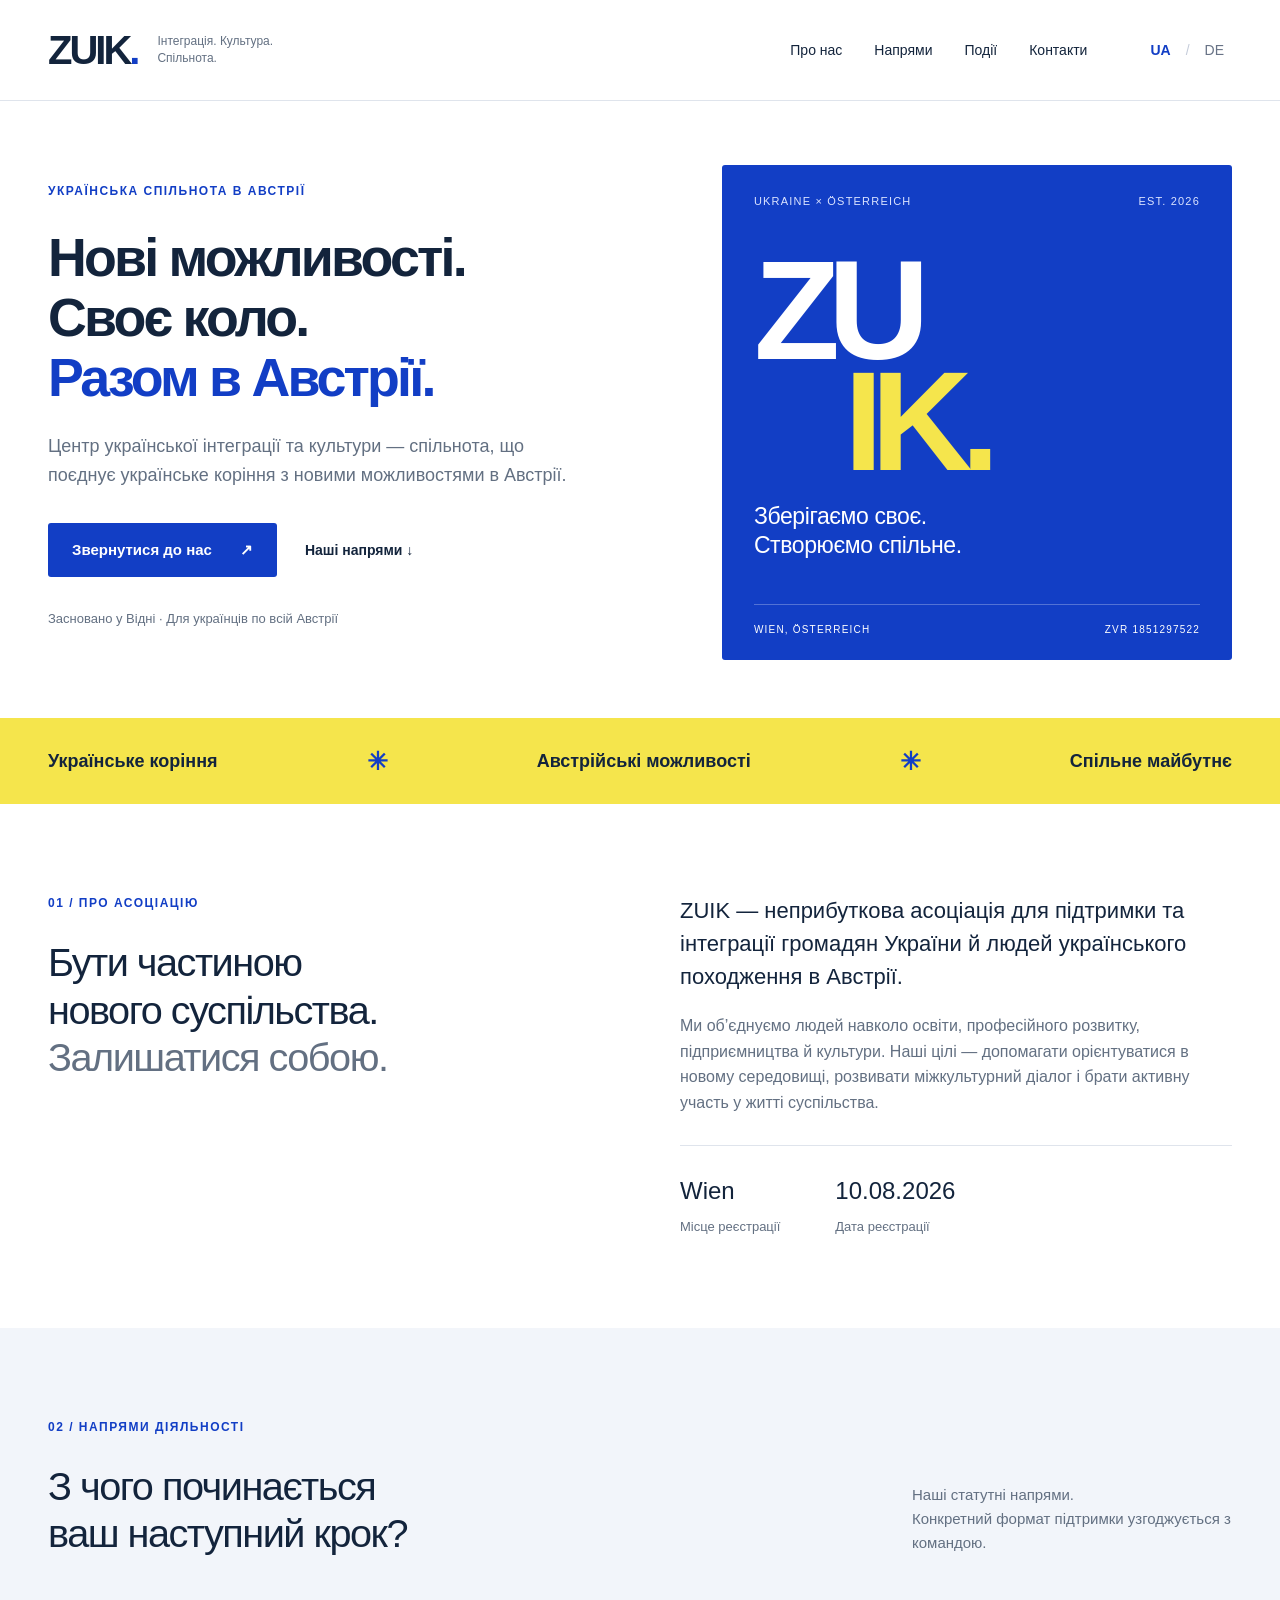
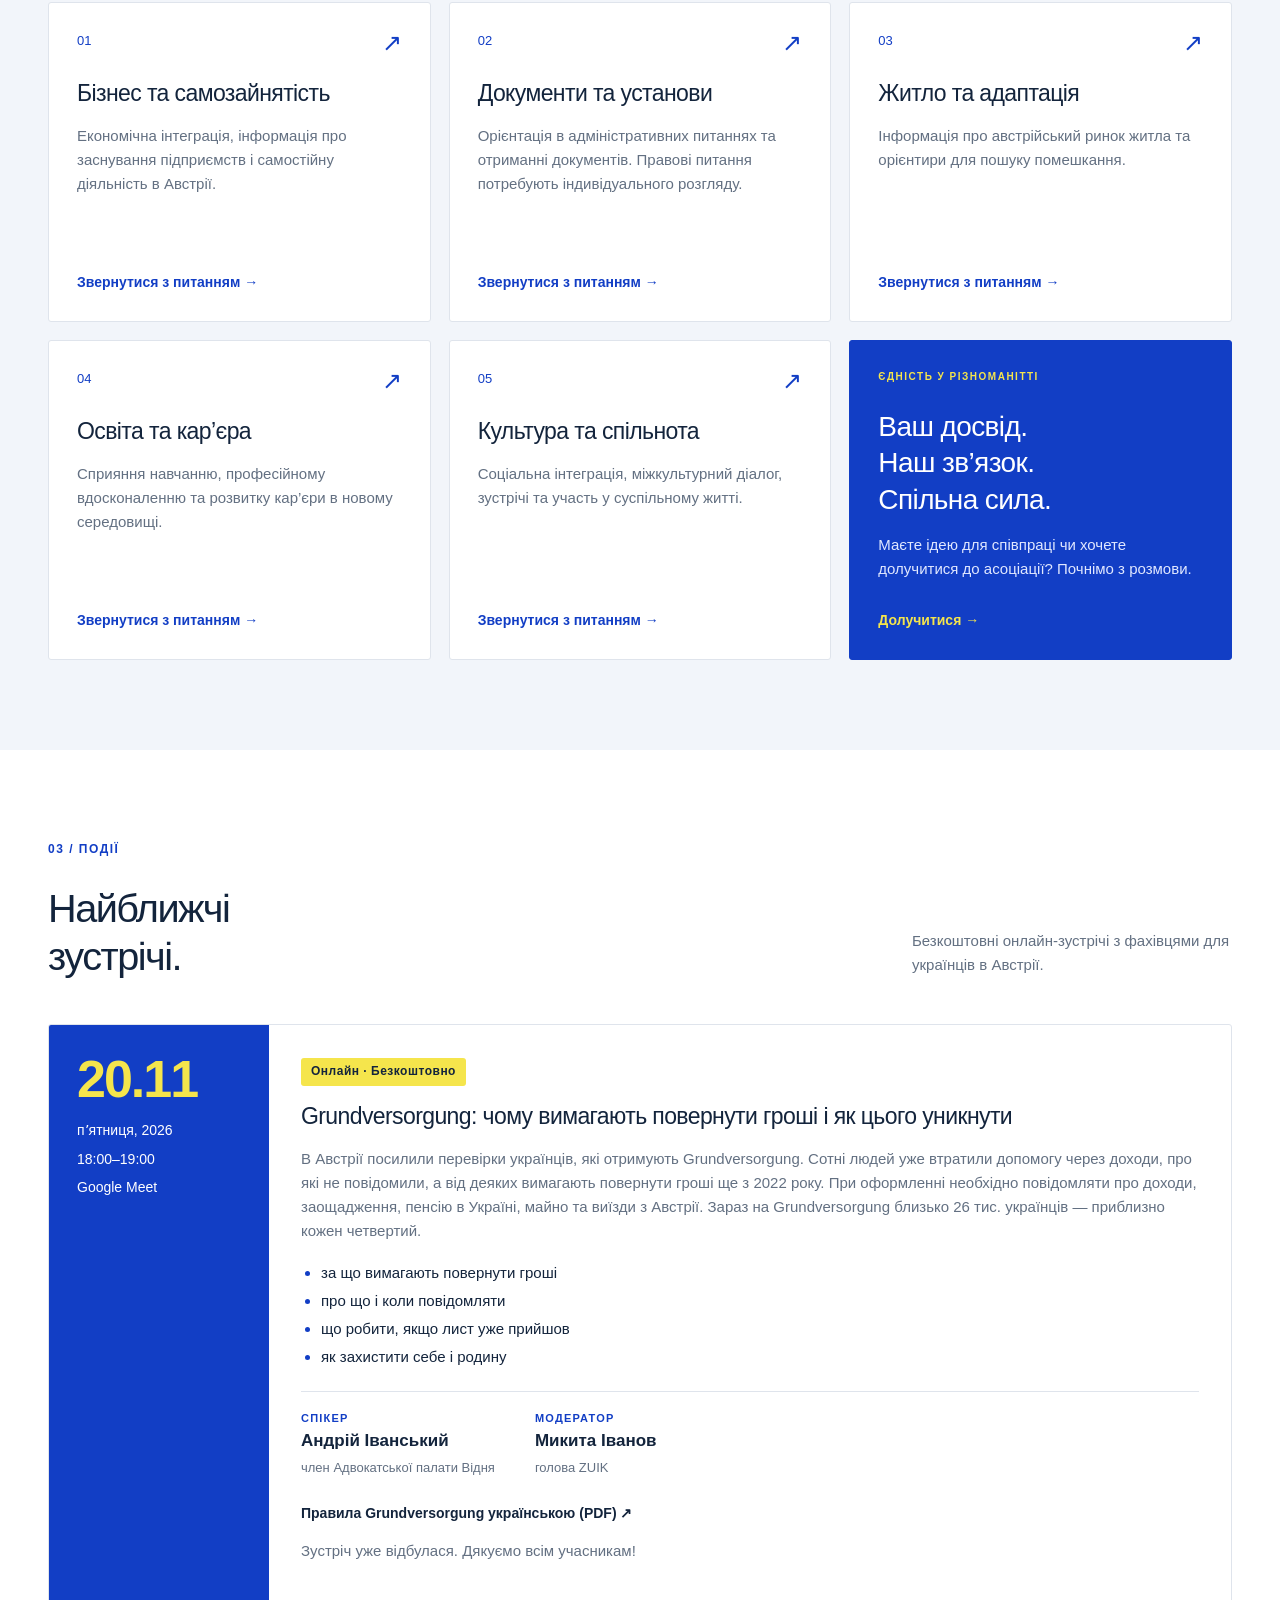
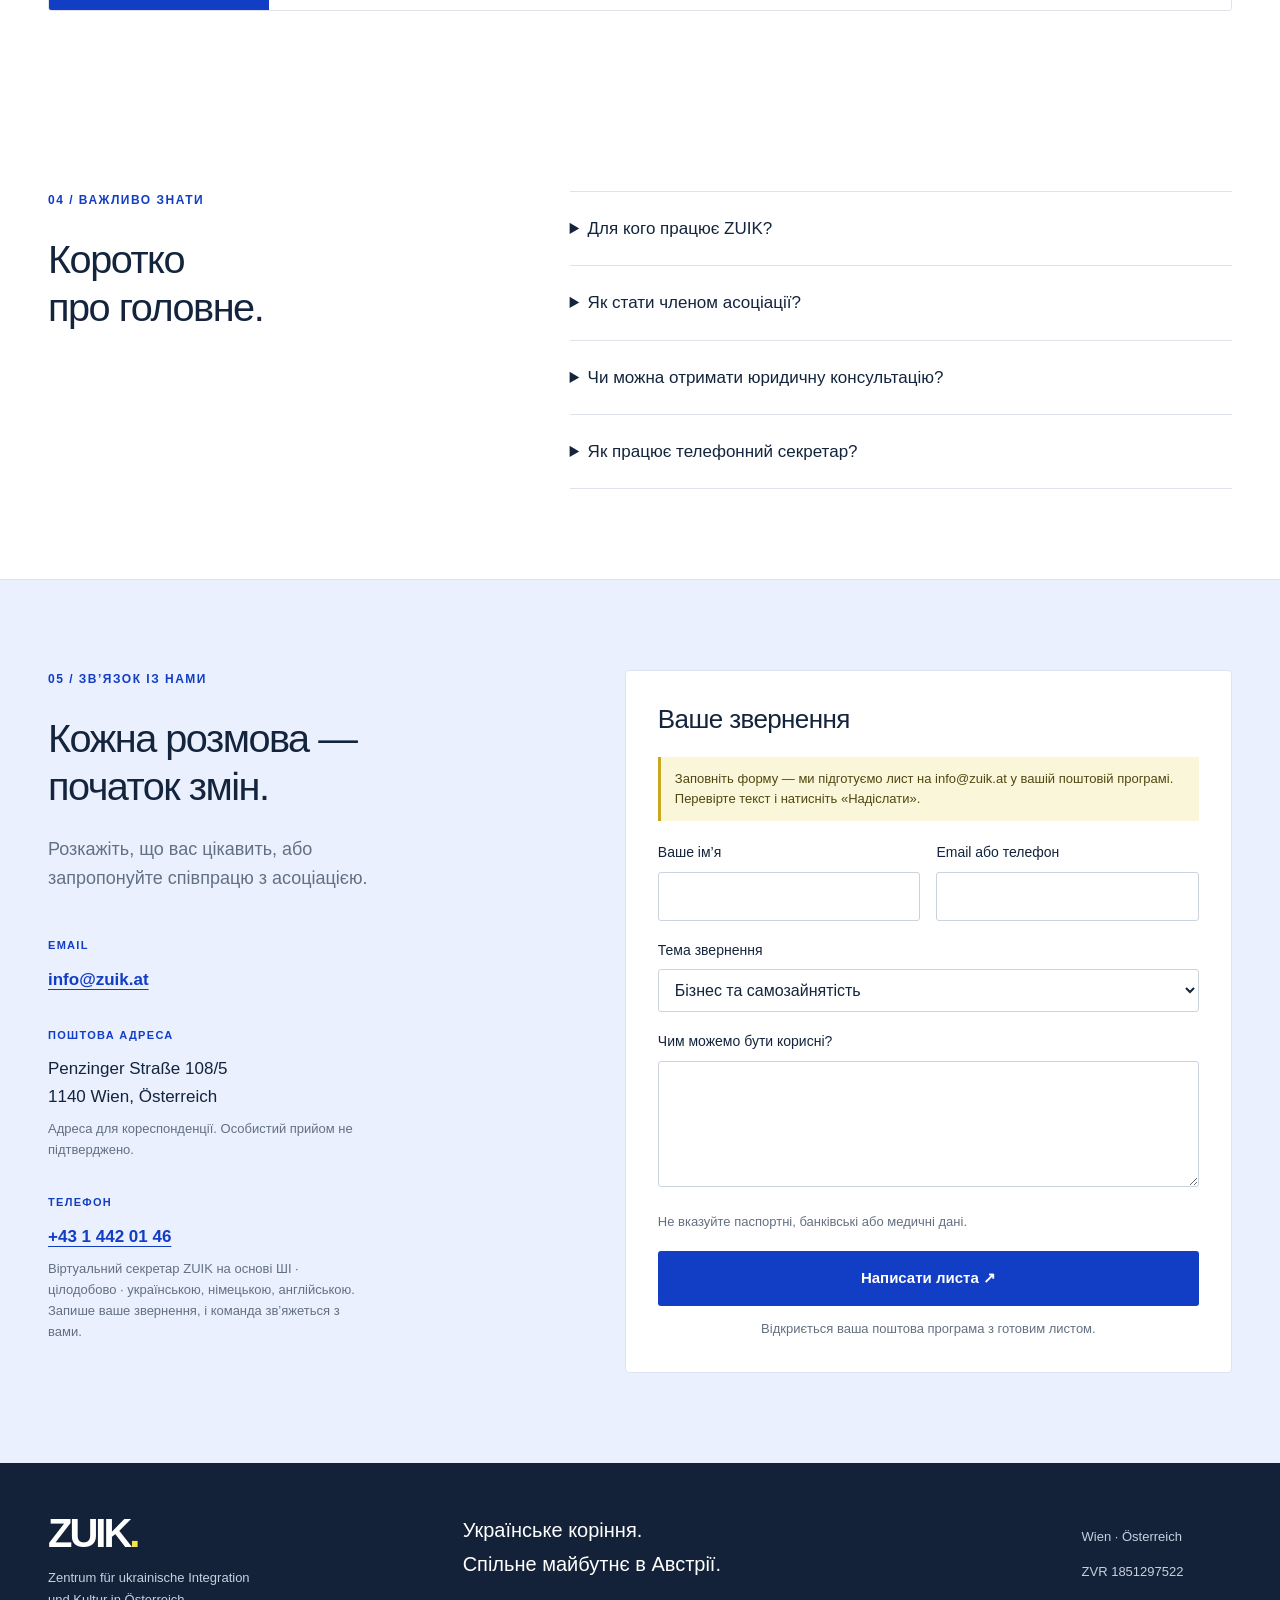
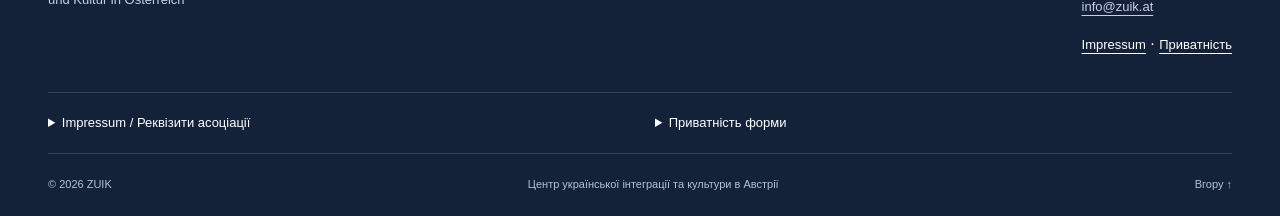
==== commit 1885abc7: "Add Vienna phone number (AI reception), FAQ and privacy note" ====
--- a/index.html
+++ b/index.html
@@ -4,7 +4,7 @@
 <meta charset="UTF-8"><meta name="viewport" content="width=device-width, initial-scale=1">
 <title>ZUIK — Центр української інтеграції та культури в Австрії</title>
 <meta name="description" content="ZUIK — українська спільнота в Австрії. Економічна інтеграція, освіта, житло та міжкультурний діалог. Відень, ZVR 1851297522.">
-<meta name="theme-color" content="#123ec5"><link rel="icon" href="/favicon.svg" type="image/svg+xml"><link rel="stylesheet" href="/style.css"><script defer src="/app.js"></script>
+<meta name="theme-color" content="#123ec5"><link rel="icon" href="/favicon.svg" type="image/svg+xml"><link rel="stylesheet" href="/style.css?v=20261120"><script defer src="/app.js?v=20261120"></script>
 </head>
 <body>
 <a class="skip" href="#main" data-i="skip">Перейти до змісту</a>
@@ -24,9 +24,9 @@
 </div></div></section>
 <section id="events" class="events"><div class="wrap section"><div class="section-heading"><div><p class="eyebrow" data-i="eventsTag">03 / ПОДІЇ</p><h2 data-i="eventsTitle">Найближчі<br>зустрічі.</h2></div><p data-i="eventsIntro">Безкоштовні онлайн-зустрічі з фахівцями для українців в Австрії.</p></div>
 <article class="event-card"><div class="event-date"><strong>20.11</strong><span data-i="evDay">пʼятниця, 2026</span><span>18:00–19:00</span><span>Google Meet</span></div><div class="event-body"><span class="event-badge" data-i="evBadge">Онлайн · Безкоштовно</span><h3 data-i="evTitle">Grundversorgung: чому вимагають повернути гроші і як цього уникнути</h3><p data-i="evText">В Австрії посилили перевірки українців, які отримують Grundversorgung. Сотні людей уже втратили допомогу через доходи, про які не повідомили, а від деяких вимагають повернути гроші ще з 2022 року. При оформленні необхідно повідомляти про доходи, заощадження, пенсію в Україні, майно та виїзди з Австрії. Зараз на Grundversorgung близько 26 тис. українців — приблизно кожен четвертий.</p><ul class="event-points"><li data-i="evP1">за що вимагають повернути гроші</li><li data-i="evP2">про що і коли повідомляти</li><li data-i="evP3">що робити, якщо лист уже прийшов</li><li data-i="evP4">як захистити себе і родину</li></ul><div class="event-people"><p><span data-i="evSpeakerLabel">Спікер</span><strong data-i="evSpeaker">Андрій Іванський</strong><small data-i="evSpeakerRole">член Адвокатської палати Відня</small></p><p><span data-i="evModLabel">Модератор</span><strong data-i="evMod">Микита Іванов</strong><small data-i="evModRole">голова ZUIK</small></p></div><div class="actions"><a class="button primary" id="evRegister" href="https://forms.gle/kjCHPnPvp6QJ7UJG9" target="_blank" rel="noopener" data-i="evRegister">Зареєструватися ↗</a><a class="text-link" href="https://www.asyl.at/files/uploads/1046/vertriebene-aus-der-ukraine-260101_ukrainisch.pdf" target="_blank" rel="noopener" data-i="evRules">Правила Grundversorgung українською (PDF) ↗</a></div><p class="small" id="evNote" data-i="evNote">Кількість місць обмежена — реєструйтеся заздалегідь.</p></div></article></div></section>
-<section class="section wrap faq-section"><div><p class="eyebrow" data-i="faqTag">04 / ВАЖЛИВО ЗНАТИ</p><h2 data-i="faqTitle">Коротко<br>про головне.</h2></div><div class="faqs"><details><summary data-i="q1">Для кого працює ZUIK?</summary><p data-i="a1">Мета асоціації — підтримка громадян України та людей українського походження в Австрії. Діяльність поширюється на всю територію Австрії.</p></details><details><summary data-i="q2">Як стати членом асоціації?</summary><p data-i="a2">Членами можуть бути фізичні та юридичні особи. Рішення про прийняття ухвалює правління. Розмір внесків визначають загальні збори; актуальні умови потрібно уточнити в команди.</p></details><details><summary data-i="q3">Чи можна отримати юридичну консультацію?</summary><p data-i="a3">Підтримка у правових та адміністративних питаннях входить до статутних цілей. Можливість консультації, залучення фахівця та умови розгляду конкретного питання узгоджуються окремо.</p></details><details><summary data-i="q4">Чи вже працює телефонний секретар?</summary><p data-i="a4">Телефонний канал готується до запуску. Номер і можливість звернутися до віртуального секретаря з’являться тут після підключення. До того часу пишіть на info@zuik.at.</p></details></div></section>
-<section id="contact" class="contact"><div class="wrap section contact-grid"><div><p class="eyebrow" data-i="contactTag">05 / ЗВ’ЯЗОК ІЗ НАМИ</p><h2 data-i="contactTitle">Кожна розмова —<br>початок змін.</h2><p class="contact-intro" data-i="contactIntro">Розкажіть, що вас цікавить, або запропонуйте співпрацю з асоціацією.</p><div class="contact-detail"><span>EMAIL</span><p><a class="mail-link" href="mailto:info@zuik.at">info@zuik.at</a></p></div><div class="contact-detail"><span data-i="addressLabel">ПОШТОВА АДРЕСА</span><p>Penzinger Straße 108/5<br>1140 Wien, Österreich</p><small data-i="addressNote">Адреса для кореспонденції. Особистий прийом не підтверджено.</small></div><div class="contact-detail"><span data-i="phoneLabel">ТЕЛЕФОН</span><p data-i="phonePending">Телефонний номер незабаром з’явиться тут.</p></div></div>
+<section class="section wrap faq-section"><div><p class="eyebrow" data-i="faqTag">04 / ВАЖЛИВО ЗНАТИ</p><h2 data-i="faqTitle">Коротко<br>про головне.</h2></div><div class="faqs"><details><summary data-i="q1">Для кого працює ZUIK?</summary><p data-i="a1">Мета асоціації — підтримка громадян України та людей українського походження в Австрії. Діяльність поширюється на всю територію Австрії.</p></details><details><summary data-i="q2">Як стати членом асоціації?</summary><p data-i="a2">Членами можуть бути фізичні та юридичні особи. Рішення про прийняття ухвалює правління. Розмір внесків визначають загальні збори; актуальні умови потрібно уточнити в команди.</p></details><details><summary data-i="q3">Чи можна отримати юридичну консультацію?</summary><p data-i="a3">Підтримка у правових та адміністративних питаннях входить до статутних цілей. Можливість консультації, залучення фахівця та умови розгляду конкретного питання узгоджуються окремо.</p></details><details><summary data-i="q4">Як працює телефонний секретар?</summary><p data-i="a4">Зателефонуйте на <a href="tel:+4314420146">+43 1 442 01 46</a>. Вам відповість віртуальний секретар на основі штучного інтелекту — українською, німецькою або англійською. Він запише ваше ім’я, контакт і суть питання та передасть звернення команді. Секретар не надає індивідуальних юридичних консультацій. У невідкладних випадках телефонуйте 112.</p></details></div></section>
+<section id="contact" class="contact"><div class="wrap section contact-grid"><div><p class="eyebrow" data-i="contactTag">05 / ЗВ’ЯЗОК ІЗ НАМИ</p><h2 data-i="contactTitle">Кожна розмова —<br>початок змін.</h2><p class="contact-intro" data-i="contactIntro">Розкажіть, що вас цікавить, або запропонуйте співпрацю з асоціацією.</p><div class="contact-detail"><span>EMAIL</span><p><a class="mail-link" href="mailto:info@zuik.at">info@zuik.at</a></p></div><div class="contact-detail"><span data-i="addressLabel">ПОШТОВА АДРЕСА</span><p>Penzinger Straße 108/5<br>1140 Wien, Österreich</p><small data-i="addressNote">Адреса для кореспонденції. Особистий прийом не підтверджено.</small></div><div class="contact-detail"><span data-i="phoneLabel">ТЕЛЕФОН</span><p><a class="mail-link" href="tel:+4314420146">+43 1 442 01 46</a></p><small data-i="phoneNote">Віртуальний секретар ZUIK на основі ШІ · цілодобово · українською, німецькою, англійською. Запише ваше звернення, і команда зв’яжеться з вами.</small></div></div>
 <div class="form-panel"><h3 data-i="formTitle">Ваше звернення</h3><div class="notice" data-i="formNotice">Заповніть форму — ми підготуємо лист на info@zuik.at у вашій поштовій програмі. Перевірте текст і натисніть «Надіслати».</div><form id="inquiry"><div class="field-row"><label><span data-i="nameLabel">Ваше ім’я</span><input name="name" autocomplete="name" maxlength="100" required></label><label><span data-i="contactLabel">Email або телефон</span><input name="contact" autocomplete="email" maxlength="150" required></label></div><label><span data-i="topicLabel">Тема звернення</span><select id="topic" name="topic"><option value="business" data-i="s1">Бізнес та самозайнятість</option><option value="documents" data-i="s2">Документи та установи</option><option value="housing" data-i="s3">Житло та адаптація</option><option value="education" data-i="s4">Освіта та кар’єра</option><option value="culture" data-i="s5">Культура та спільнота</option><option value="membership" data-i="membership">Членство та співпраця</option><option value="other" data-i="other">Інше питання</option></select></label><label><span data-i="messageLabel">Чим можемо бути корисні?</span><textarea name="message" rows="4" maxlength="3000" required></textarea></label><p class="small" data-i="dataNote">Не вказуйте паспортні, банківські або медичні дані.</p><button class="button primary" type="submit" data-i="prepare">Написати листа ↗</button><p class="small" data-i="noSend">Відкриється ваша поштова програма з готовим листом.</p></form><div id="draft" hidden><h4 data-i="draftTitle">Не відкрилася поштова програма? Скопіюйте текст і надішліть на info@zuik.at</h4><pre id="draftText"></pre><button id="copy" class="button secondary" type="button" data-i="copy">Копіювати текст</button><p id="copyStatus" role="status"></p></div></div></div></section>
 </main>
-<footer><div class="wrap footer-top"><div><a class="wordmark" href="#">ZUIK<span class="brand-dot">.</span></a><p>Zentrum für ukrainische Integration<br>und Kultur in Österreich</p></div><p data-i="footerPurpose">Українське коріння.<br>Спільне майбутнє в Австрії.</p><div><p>Wien · Österreich</p><p>ZVR 1851297522</p><p><a href="mailto:info@zuik.at">info@zuik.at</a></p><a href="#impressum">Impressum</a><span> · </span><a href="#privacy" data-i="privacyLink">Приватність</a></div></div><div class="wrap legal"><details id="impressum"><summary>Impressum / <span data-i="legalTitle">Реквізити асоціації</span></summary><p>Zentrum für ukrainische Integration und Kultur in Österreich (ZUIK)<br>ZVR-Zahl: 1851297522<br>Sitz: Wien · Penzinger Straße 108/5, 1140 Wien, Österreich<br>Obmann: Mykyta Ivanov · Kassier: Serhii Ivanov<br>Vereinsbehörde: Landespolizeidirektion Wien<br>E-Mail: <a href="mailto:info@zuik.at">info@zuik.at</a> · Web: zuik.at</p><p data-i="legalNote">Дані згідно з витягом із реєстру об’єднань станом на 25.09.2026.</p></details><details id="privacy"><summary data-i="privacyTitle">Приватність форми</summary><p data-i="privacyText">Форма на сайті лише готує лист у вашій поштовій програмі; сайт не надсилає й не зберігає введені дані. Звернення, які ви надсилаєте на info@zuik.at, асоціація використовує лише для відповіді на них. Сторінка не підключає сторонню аналітику, зовнішні шрифти чи рекламні файли cookie. Хостинг може обробляти технічні дані, необхідні для доступу до сайта.</p></details></div><div class="wrap footer-bottom"><span>© 2026 ZUIK</span><span data-i="footerName">Центр української інтеграції та культури в Австрії</span><a href="#" data-i="backTop">Вгору ↑</a></div></footer>
+<footer><div class="wrap footer-top"><div><a class="wordmark" href="#">ZUIK<span class="brand-dot">.</span></a><p>Zentrum für ukrainische Integration<br>und Kultur in Österreich</p></div><p data-i="footerPurpose">Українське коріння.<br>Спільне майбутнє в Австрії.</p><div><p>Wien · Österreich</p><p>ZVR 1851297522</p><p><a href="mailto:info@zuik.at">info@zuik.at</a></p><a href="#impressum">Impressum</a><span> · </span><a href="#privacy" data-i="privacyLink">Приватність</a></div></div><div class="wrap legal"><details id="impressum"><summary>Impressum / <span data-i="legalTitle">Реквізити асоціації</span></summary><p>Zentrum für ukrainische Integration und Kultur in Österreich (ZUIK)<br>ZVR-Zahl: 1851297522<br>Sitz: Wien · Penzinger Straße 108/5, 1140 Wien, Österreich<br>Obmann: Mykyta Ivanov · Kassier: Serhii Ivanov<br>Vereinsbehörde: Landespolizeidirektion Wien<br>E-Mail: <a href="mailto:info@zuik.at">info@zuik.at</a> · Web: zuik.at</p><p data-i="legalNote">Дані згідно з витягом із реєстру об’єднань станом на 25.09.2026.</p></details><details id="privacy"><summary data-i="privacyTitle">Приватність форми</summary><p data-i="privacyText">Форма на сайті лише готує лист у вашій поштовій програмі; сайт не надсилає й не зберігає введені дані. Звернення, які ви надсилаєте на info@zuik.at, асоціація використовує лише для відповіді на них. Сторінка не підключає сторонню аналітику, зовнішні шрифти чи рекламні файли cookie. Хостинг може обробляти технічні дані, необхідні для доступу до сайта. Телефонні дзвінки на номер +43 1 442 01 46 приймає віртуальний секретар (сервіси Zadarma та ElevenLabs): розмова транскрибується, а ваше ім’я, контакт і суть звернення зберігаються лише для обробки звернення. Будь ласка, не повідомляйте по телефону паспортні, банківські чи медичні дані.</p></details></div><div class="wrap footer-bottom"><span>© 2026 ZUIK</span><span data-i="footerName">Центр української інтеграції та культури в Австрії</span><a href="#" data-i="backTop">Вгору ↑</a></div></footer>
 </body></html>
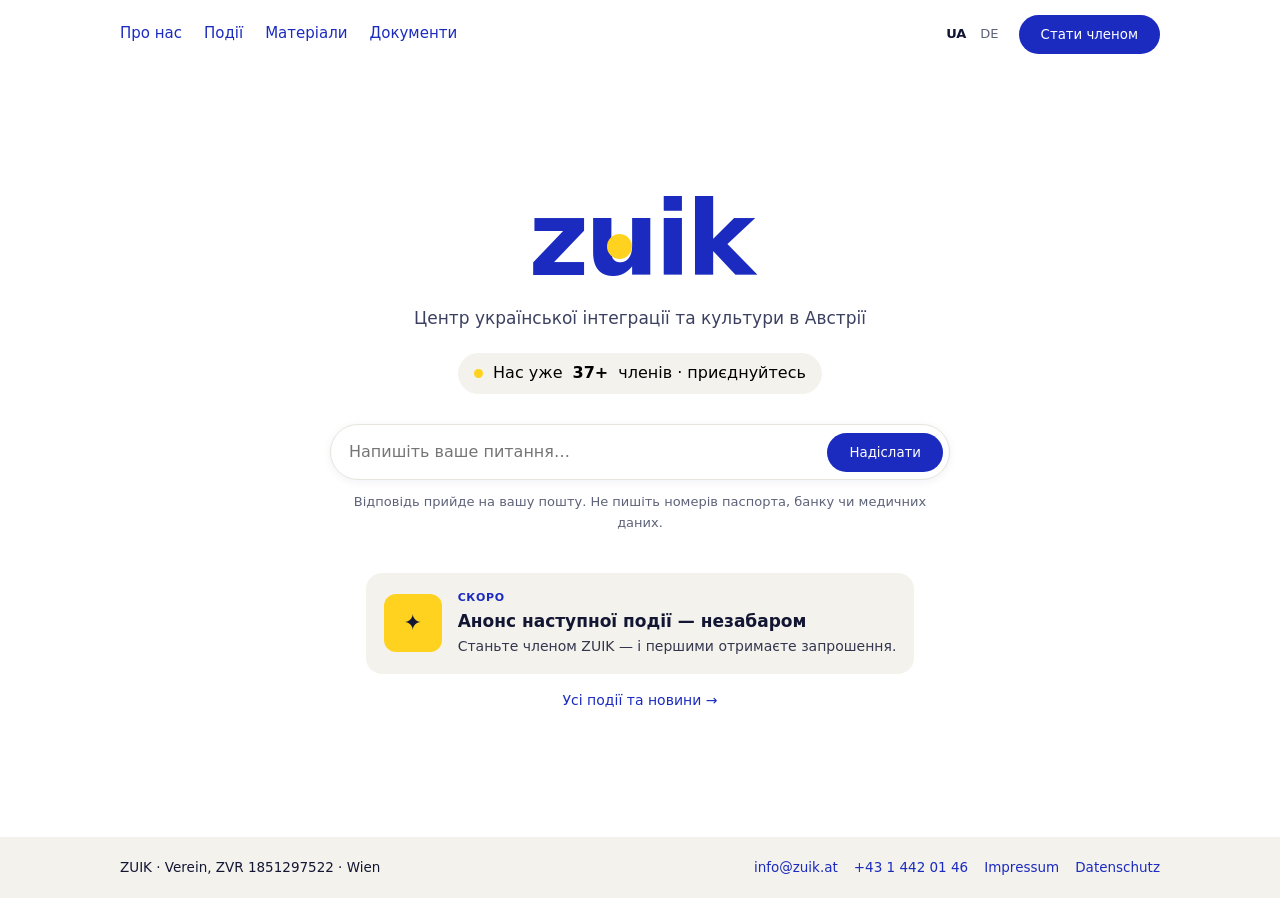
==== commit e89e9c8a: "New site: join panel, member counter, events gallery, about, materials" ====
--- a/index.html
+++ b/index.html
@@ -1,32 +1,61 @@
 <!doctype html>
-<html lang="uk">
-<head>
-<meta charset="UTF-8"><meta name="viewport" content="width=device-width, initial-scale=1">
-<title>ZUIK — Центр української інтеграції та культури в Австрії</title>
-<meta name="description" content="ZUIK — українська спільнота в Австрії. Економічна інтеграція, освіта, житло та міжкультурний діалог. Відень, ZVR 1851297522.">
-<meta name="theme-color" content="#123ec5"><link rel="icon" href="/favicon.svg" type="image/svg+xml"><link rel="stylesheet" href="/style.css?v=20261120"><script defer src="/app.js?v=20261120"></script>
-</head>
-<body>
-<a class="skip" href="#main" data-i="skip">Перейти до змісту</a>
-<header><div class="wrap header"><a class="brand" href="#" aria-label="ZUIK"><span class="wordmark">ZUIK<span class="brand-dot">.</span></span><span class="brand-caption" data-i="brand">Інтеграція. Культура. Спільнота.</span></a><nav aria-label="Navigation"><a href="#about" data-i="navAbout">Про нас</a><a href="#directions" data-i="navDirections">Напрями</a><a href="#events" data-i="navEvents">Події</a><a href="#contact" data-i="navContact">Контакти</a></nav><div class="languages" aria-label="Language"><button type="button" data-lang="uk" aria-pressed="true">UA</button><span>/</span><button type="button" data-lang="de" aria-pressed="false">DE</button></div></div></header>
-<div class="announce" id="announce"><div class="wrap announce-inner"><span data-i="annText"><strong>20.11, 18:00</strong> · Онлайн-зустріч «Grundversorgung: чому вимагають повернути гроші і як цього уникнути» · безкоштовно</span><a href="#events" data-i="annLink">Детальніше →</a></div></div>
+<html lang="uk"><head><meta charset="utf-8"><meta name="viewport" content="width=device-width,initial-scale=1">
+<title data-i="pageTitle_index.html">ZUIK — Центр української інтеграції та культури в Австрії</title><meta name="description" content="ZUIK – Verein für ukrainische Integration und Kultur in Österreich. Kostenlose Mitgliedschaft, Fragen, Veranstaltungen.">
+<link rel="icon" href="/favicon.svg" type="image/svg+xml"><link rel="stylesheet" href="/style.css?v=20261125">
+<script defer src="/i18n.js?v=20261125"></script><script defer src="/app.js?v=20261125"></script></head>
+<body data-page="index.html"><a class="skip" href="#main" data-i="skip">До змісту</a>
+<header class="top"><div class="wrap top-in">
+<button class="menu-btn" type="button" aria-label="Menu" aria-expanded="false">☰</button>
+<nav class="nav" aria-label="Navigation"><a href="/pro-nas.html" data-i="navAbout">Про нас</a><a href="/podii.html" data-i="navEvents">Події</a><a href="/materialy.html" data-i="navMaterials">Матеріали</a><a href="/pro-nas.html#dokumenty" data-i="navDocs">Документи</a></nav><span style="flex:1"></span>
+<div class="top-right"><div class="lang"><button type="button" data-lang="uk" aria-pressed="true">UA</button><button type="button" data-lang="de" aria-pressed="false">DE</button></div>
+<button class="btn btn-blue" type="button" data-join data-i="joinBtn">Стати членом</button></div>
+</div></header>
 <main id="main">
-<section class="hero"><div class="wrap hero-grid"><div class="hero-copy"><p class="eyebrow" data-i="eyebrow">УКРАЇНСЬКА СПІЛЬНОТА В АВСТРІЇ</p><h1 data-i="headline">Нові можливості.<br>Своє коло.<br><span>Разом в Австрії.</span></h1><p class="hero-text" data-i="intro">Центр української інтеграції та культури — спільнота, що поєднує українське коріння з новими можливостями в Австрії.</p><div class="actions"><a class="button primary" href="#contact" data-i="cta">Звернутися до нас <span aria-hidden="true">↗</span></a><a class="text-link" href="#directions" data-i="explore">Наші напрями ↓</a></div><p class="small hero-foot" data-i="location">Засновано у Відні · Для українців по всій Австрії</p></div><div class="identity-panel"><div class="panel-top"><span>UKRAINE × ÖSTERREICH</span><span>EST. 2026</span></div><div class="identity-mark" aria-hidden="true">ZU<span>IK.</span></div><p data-i="panelText">Зберігаємо своє.<br>Створюємо спільне.</p><div class="panel-bottom"><span>WIEN, ÖSTERREICH</span><span>ZVR 1851297522</span></div></div></div></section>
-<div class="principles"><div class="wrap principle-inner"><span data-i="p1">Українське коріння</span><span aria-hidden="true">✳</span><span data-i="p2">Австрійські можливості</span><span aria-hidden="true">✳</span><span data-i="p3">Спільне майбутнє</span></div></div>
-<section id="about" class="section wrap about"><div><p class="eyebrow" data-i="aboutTag">01 / ПРО АСОЦІАЦІЮ</p><h2 data-i="aboutTitle">Бути частиною<br>нового суспільства.<br><span class="muted">Залишатися собою.</span></h2></div><div class="about-content"><p class="lead" data-i="aboutText">ZUIK — неприбуткова асоціація для підтримки та інтеграції громадян України й людей українського походження в Австрії.</p><p data-i="aboutMore">Ми об’єднуємо людей навколо освіти, професійного розвитку, підприємництва й культури. Наші цілі — допомагати орієнтуватися в новому середовищі, розвивати міжкультурний діалог і брати активну участь у житті суспільства.</p><div class="facts"><div><strong>Wien</strong><span data-i="factSeat">Місце реєстрації</span></div><div><strong>10.08.2026</strong><span data-i="factDate">Дата реєстрації</span></div></div></div></section>
-<section id="directions" class="directions"><div class="wrap section"><div class="section-heading"><div><p class="eyebrow" data-i="directionsTag">02 / НАПРЯМИ ДІЯЛЬНОСТІ</p><h2 data-i="directionsTitle">З чого починається<br>ваш наступний крок?</h2></div><p data-i="directionsIntro">Наші статутні напрями.<br>Конкретний формат підтримки узгоджується з командою.</p></div><div class="cards">
-<article class="card"><div class="card-top"><span>01</span><span aria-hidden="true">↗</span></div><h3 data-i="s1">Бізнес та самозайнятість</h3><p data-i="s1text">Економічна інтеграція, інформація про заснування підприємств і самостійну діяльність в Австрії.</p><a href="#contact" data-topic="business" data-i="topicLink">Звернутися з питанням →</a></article>
-<article class="card"><div class="card-top"><span>02</span><span aria-hidden="true">↗</span></div><h3 data-i="s2">Документи та установи</h3><p data-i="s2text">Орієнтація в адміністративних питаннях та отриманні документів. Правові питання потребують індивідуального розгляду.</p><a href="#contact" data-topic="documents" data-i="topicLink">Звернутися з питанням →</a></article>
-<article class="card"><div class="card-top"><span>03</span><span aria-hidden="true">↗</span></div><h3 data-i="s3">Житло та адаптація</h3><p data-i="s3text">Інформація про австрійський ринок житла та орієнтири для пошуку помешкання.</p><a href="#contact" data-topic="housing" data-i="topicLink">Звернутися з питанням →</a></article>
-<article class="card"><div class="card-top"><span>04</span><span aria-hidden="true">↗</span></div><h3 data-i="s4">Освіта та кар’єра</h3><p data-i="s4text">Сприяння навчанню, професійному вдосконаленню та розвитку кар’єри в новому середовищі.</p><a href="#contact" data-topic="education" data-i="topicLink">Звернутися з питанням →</a></article>
-<article class="card"><div class="card-top"><span>05</span><span aria-hidden="true">↗</span></div><h3 data-i="s5">Культура та спільнота</h3><p data-i="s5text">Соціальна інтеграція, міжкультурний діалог, зустрічі та участь у суспільному житті.</p><a href="#contact" data-topic="culture" data-i="topicLink">Звернутися з питанням →</a></article>
-<div class="card community"><span class="eyebrow" data-i="communityTag">ЄДНІСТЬ У РІЗНОМАНІТТІ</span><h3 data-i="communityTitle">Ваш досвід.<br>Наш зв’язок.<br>Спільна сила.</h3><p data-i="communityText">Маєте ідею для співпраці чи хочете долучитися до асоціації? Почнімо з розмови.</p><a href="#contact" data-topic="membership" data-i="communityLink">Долучитися →</a></div>
-</div></div></section>
-<section id="events" class="events"><div class="wrap section"><div class="section-heading"><div><p class="eyebrow" data-i="eventsTag">03 / ПОДІЇ</p><h2 data-i="eventsTitle">Найближчі<br>зустрічі.</h2></div><p data-i="eventsIntro">Безкоштовні онлайн-зустрічі з фахівцями для українців в Австрії.</p></div>
-<article class="event-card"><div class="event-date"><strong>20.11</strong><span data-i="evDay">пʼятниця, 2026</span><span>18:00–19:00</span><span>Google Meet</span></div><div class="event-body"><span class="event-badge" data-i="evBadge">Онлайн · Безкоштовно</span><h3 data-i="evTitle">Grundversorgung: чому вимагають повернути гроші і як цього уникнути</h3><p data-i="evText">В Австрії посилили перевірки українців, які отримують Grundversorgung. Сотні людей уже втратили допомогу через доходи, про які не повідомили, а від деяких вимагають повернути гроші ще з 2022 року. При оформленні необхідно повідомляти про доходи, заощадження, пенсію в Україні, майно та виїзди з Австрії. Зараз на Grundversorgung близько 26 тис. українців — приблизно кожен четвертий.</p><ul class="event-points"><li data-i="evP1">за що вимагають повернути гроші</li><li data-i="evP2">про що і коли повідомляти</li><li data-i="evP3">що робити, якщо лист уже прийшов</li><li data-i="evP4">як захистити себе і родину</li></ul><div class="event-people"><p><span data-i="evSpeakerLabel">Спікер</span><strong data-i="evSpeaker">Андрій Іванський</strong><small data-i="evSpeakerRole">член Адвокатської палати Відня</small></p><p><span data-i="evModLabel">Модератор</span><strong data-i="evMod">Микита Іванов</strong><small data-i="evModRole">голова ZUIK</small></p></div><div class="actions"><a class="button primary" id="evRegister" href="https://forms.gle/kjCHPnPvp6QJ7UJG9" target="_blank" rel="noopener" data-i="evRegister">Зареєструватися ↗</a><a class="text-link" href="https://www.asyl.at/files/uploads/1046/vertriebene-aus-der-ukraine-260101_ukrainisch.pdf" target="_blank" rel="noopener" data-i="evRules">Правила Grundversorgung українською (PDF) ↗</a></div><p class="small" id="evNote" data-i="evNote">Кількість місць обмежена — реєструйтеся заздалегідь.</p></div></article></div></section>
-<section class="section wrap faq-section"><div><p class="eyebrow" data-i="faqTag">04 / ВАЖЛИВО ЗНАТИ</p><h2 data-i="faqTitle">Коротко<br>про головне.</h2></div><div class="faqs"><details><summary data-i="q1">Для кого працює ZUIK?</summary><p data-i="a1">Мета асоціації — підтримка громадян України та людей українського походження в Австрії. Діяльність поширюється на всю територію Австрії.</p></details><details><summary data-i="q2">Як стати членом асоціації?</summary><p data-i="a2">Членами можуть бути фізичні та юридичні особи. Рішення про прийняття ухвалює правління. Розмір внесків визначають загальні збори; актуальні умови потрібно уточнити в команди.</p></details><details><summary data-i="q3">Чи можна отримати юридичну консультацію?</summary><p data-i="a3">Підтримка у правових та адміністративних питаннях входить до статутних цілей. Можливість консультації, залучення фахівця та умови розгляду конкретного питання узгоджуються окремо.</p></details><details><summary data-i="q4">Як працює телефонний секретар?</summary><p data-i="a4">Зателефонуйте на <a href="tel:+4314420146">+43 1 442 01 46</a>. Вам відповість віртуальний секретар на основі штучного інтелекту — українською, німецькою або англійською. Він запише ваше ім’я, контакт і суть питання та передасть звернення команді. Секретар не надає індивідуальних юридичних консультацій. У невідкладних випадках телефонуйте 112.</p></details></div></section>
-<section id="contact" class="contact"><div class="wrap section contact-grid"><div><p class="eyebrow" data-i="contactTag">05 / ЗВ’ЯЗОК ІЗ НАМИ</p><h2 data-i="contactTitle">Кожна розмова —<br>початок змін.</h2><p class="contact-intro" data-i="contactIntro">Розкажіть, що вас цікавить, або запропонуйте співпрацю з асоціацією.</p><div class="contact-detail"><span>EMAIL</span><p><a class="mail-link" href="mailto:info@zuik.at">info@zuik.at</a></p></div><div class="contact-detail"><span data-i="addressLabel">ПОШТОВА АДРЕСА</span><p>Penzinger Straße 108/5<br>1140 Wien, Österreich</p><small data-i="addressNote">Адреса для кореспонденції. Особистий прийом не підтверджено.</small></div><div class="contact-detail"><span data-i="phoneLabel">ТЕЛЕФОН</span><p><a class="mail-link" href="tel:+4314420146">+43 1 442 01 46</a></p><small data-i="phoneNote">Віртуальний секретар ZUIK на основі ШІ · цілодобово · українською, німецькою, англійською. Запише ваше звернення, і команда зв’яжеться з вами.</small></div></div>
-<div class="form-panel"><h3 data-i="formTitle">Ваше звернення</h3><div class="notice" data-i="formNotice">Заповніть форму — ми підготуємо лист на info@zuik.at у вашій поштовій програмі. Перевірте текст і натисніть «Надіслати».</div><form id="inquiry"><div class="field-row"><label><span data-i="nameLabel">Ваше ім’я</span><input name="name" autocomplete="name" maxlength="100" required></label><label><span data-i="contactLabel">Email або телефон</span><input name="contact" autocomplete="email" maxlength="150" required></label></div><label><span data-i="topicLabel">Тема звернення</span><select id="topic" name="topic"><option value="business" data-i="s1">Бізнес та самозайнятість</option><option value="documents" data-i="s2">Документи та установи</option><option value="housing" data-i="s3">Житло та адаптація</option><option value="education" data-i="s4">Освіта та кар’єра</option><option value="culture" data-i="s5">Культура та спільнота</option><option value="membership" data-i="membership">Членство та співпраця</option><option value="other" data-i="other">Інше питання</option></select></label><label><span data-i="messageLabel">Чим можемо бути корисні?</span><textarea name="message" rows="4" maxlength="3000" required></textarea></label><p class="small" data-i="dataNote">Не вказуйте паспортні, банківські або медичні дані.</p><button class="button primary" type="submit" data-i="prepare">Написати листа ↗</button><p class="small" data-i="noSend">Відкриється ваша поштова програма з готовим листом.</p></form><div id="draft" hidden><h4 data-i="draftTitle">Не відкрилася поштова програма? Скопіюйте текст і надішліть на info@zuik.at</h4><pre id="draftText"></pre><button id="copy" class="button secondary" type="button" data-i="copy">Копіювати текст</button><p id="copyStatus" role="status"></p></div></div></div></section>
-</main>
-<footer><div class="wrap footer-top"><div><a class="wordmark" href="#">ZUIK<span class="brand-dot">.</span></a><p>Zentrum für ukrainische Integration<br>und Kultur in Österreich</p></div><p data-i="footerPurpose">Українське коріння.<br>Спільне майбутнє в Австрії.</p><div><p>Wien · Österreich</p><p>ZVR 1851297522</p><p><a href="mailto:info@zuik.at">info@zuik.at</a></p><a href="#impressum">Impressum</a><span> · </span><a href="#privacy" data-i="privacyLink">Приватність</a></div></div><div class="wrap legal"><details id="impressum"><summary>Impressum / <span data-i="legalTitle">Реквізити асоціації</span></summary><p>Zentrum für ukrainische Integration und Kultur in Österreich (ZUIK)<br>ZVR-Zahl: 1851297522<br>Sitz: Wien · Penzinger Straße 108/5, 1140 Wien, Österreich<br>Obmann: Mykyta Ivanov · Kassier: Serhii Ivanov<br>Vereinsbehörde: Landespolizeidirektion Wien<br>E-Mail: <a href="mailto:info@zuik.at">info@zuik.at</a> · Web: zuik.at</p><p data-i="legalNote">Дані згідно з витягом із реєстру об’єднань станом на 25.09.2026.</p></details><details id="privacy"><summary data-i="privacyTitle">Приватність форми</summary><p data-i="privacyText">Форма на сайті лише готує лист у вашій поштовій програмі; сайт не надсилає й не зберігає введені дані. Звернення, які ви надсилаєте на info@zuik.at, асоціація використовує лише для відповіді на них. Сторінка не підключає сторонню аналітику, зовнішні шрифти чи рекламні файли cookie. Хостинг може обробляти технічні дані, необхідні для доступу до сайта. Телефонні дзвінки на номер +43 1 442 01 46 приймає віртуальний секретар (сервіси Zadarma та ElevenLabs): розмова транскрибується, а ваше ім’я, контакт і суть звернення зберігаються лише для обробки звернення. Будь ласка, не повідомляйте по телефону паспортні, банківські чи медичні дані.</p></details></div><div class="wrap footer-bottom"><span>© 2026 ZUIK</span><span data-i="footerName">Центр української інтеграції та культури в Австрії</span><a href="#" data-i="backTop">Вгору ↑</a></div></footer>
-</body></html>
+<section class="home">
+<h1 class="logo" style="margin:0"><span aria-hidden="true">z<span class="u">u</span>ik</span><span class="sr">ZUIK</span></h1>
+<p data-i="tagline" class="tagline">Центр української інтеграції та культури в Австрії</p>
+<button type="button" class="pill" data-join style="border:0;cursor:pointer;font:inherit"><span data-i="pillA">Нас уже</span> <b data-count>…</b> <span data-i="pillB">членів · приєднуйтесь</span></button>
+<form class="ask" id="askF" novalidate>
+<div class="ask-box"><textarea name="question" rows="1" maxlength="3000" required data-i-ph="askPh" placeholder="Напишіть ваше питання…"></textarea>
+<button class="btn btn-blue" type="submit" data-i="askSend">Надіслати</button></div>
+<div class="ask-extra"><input class="input" type="email" name="email" maxlength="150" autocomplete="email" data-i-ph="askEmail" placeholder="Ваш e-mail для відповіді *">
+<input class="input" name="name" maxlength="80" autocomplete="name" data-i-ph="askName" placeholder="Ім’я"></div>
+<label class="hp" aria-hidden="true">Website<input name="website" tabindex="-1" autocomplete="off"></label>
+<p data-i="askNote" class="ask-note">Відповідь прийде на вашу пошту. Не пишіть номерів паспорта, банку чи медичних даних.</p>
+<p class="status" role="status" id="askStatus"></p>
+</form>
+<div id="nextEvent"></div>
+<a class="more-link" href="/podii.html" data-i="allEvents">Усі події та новини →</a>
+</section></main>
+<footer class="foot"><div class="wrap foot-in"><span>ZUIK · Verein, ZVR 1851297522 · Wien</span>
+<span class="foot-links"><a href="mailto:info@zuik.at">info@zuik.at</a><a href="tel:+4314420146">+43 1 442 01 46</a><a href="/impressum.html">Impressum</a><a href="/datenschutz.html">Datenschutz</a></span></div></footer><div class="scrim" data-close></div>
+<aside class="drawer" id="join" role="dialog" aria-modal="true" aria-labelledby="joinTitle" hidden>
+<div class="drawer-head"><span class="logo"><span aria-hidden="true">z<span class="u">u</span>ik</span><span class="sr">ZUIK</span></span><button class="close" type="button" data-close aria-label="Close">×</button></div>
+<div id="joinForm">
+<h2 data-i="joinTitle" id="joinTitle">Приєднатися до ZUIK</h2>
+<p data-i="joinLead" class="lead">Членство безкоштовне. Після заявки ви одразу стаєте членом асоціації — підтвердження прийде на e-mail.</p>
+<form id="joinF" novalidate>
+<div class="row2"><label class="field"><span data-i="fFirst">Ім’я *</span><input class="input" name="first_name" autocomplete="given-name" maxlength="80" required></label>
+<label class="field"><span data-i="fLast">Прізвище *</span><input class="input" name="last_name" autocomplete="family-name" maxlength="80" required></label></div>
+<label class="field"><span data-i="fEmail">E-mail *</span><input class="input" type="email" name="email" autocomplete="email" maxlength="150" required></label>
+<div class="row2"><label class="field"><span data-i="fPhone">Телефон (необов’язково)</span><input class="input" type="tel" name="phone" autocomplete="tel" maxlength="40"></label>
+<label class="field"><span data-i="fLand">Земля</span><select class="input" name="land"><option>Wien</option><option>Niederösterreich</option><option>Oberösterreich</option><option>Steiermark</option><option>Tirol</option><option>Kärnten</option><option>Salzburg</option><option>Vorarlberg</option><option>Burgenland</option><option value="Ausland" data-i="landAbroad">Поза Австрією</option></select></label></div>
+<label class="field"><span data-i="fInterest">Що вас найбільше цікавить</span><select class="input" name="interest"><option value="work" data-i="int_work">Робота та визнання диплома</option><option value="docs" data-i="int_docs">Документи та статус</option><option value="business" data-i="int_business">Бізнес і Gewerbe</option><option value="housing" data-i="int_housing">Житло</option><option value="education" data-i="int_education">Освіта та діти</option><option value="community" data-i="int_community">Культура та спільнота</option><option value="volunteer" data-i="int_volunteer">Хочу долучитися до команди</option></select></label>
+<label class="hp" aria-hidden="true">Website<input name="website" tabindex="-1" autocomplete="off"></label>
+<div class="checks">
+<label class="check"><input type="checkbox" name="c_statute" required><span data-i="cStatute">Я ознайомився(-лась) зі <a href="/docs/statuten-zuik.pdf" target="_blank" rel="noopener">статутом</a> і хочу стати членом ZUIK *</span></label>
+<label class="check"><input type="checkbox" name="c_privacy" required><span data-i="cPrivacy">Погоджуюсь з <a href="/datenschutz.html" target="_blank">обробкою персональних даних</a> (Datenschutz) *</span></label>
+<label class="check"><input type="checkbox" name="newsletter"><span data-i="cNews">Хочу отримувати анонси подій і новини (раз на 1–2 тижні)</span></label>
+</div>
+<button class="btn btn-blue" type="submit" style="width:100%" data-i="joinSubmit">Вступити до асоціації</button>
+<p class="status" role="status" id="joinStatus"></p>
+<p data-i="joinFine" class="fine">* — обов’язково. Вийти з асоціації можна будь-коли одним листом на info@zuik.at.</p>
+</form></div>
+<div id="joinDone" class="done" hidden>
+<div class="big" id="doneCount">✓</div>
+<h2 data-i="doneTitle">Вітаємо в ZUIK!</h2>
+<p data-i="doneText" class="lead">Вас прийнято до асоціації. Ми надіслали підтвердження на вашу пошту — якщо листа немає, перевірте «Спам».</p>
+<p class="lead" id="doneAgain" hidden data-i="doneAgain">Ця адреса вже є в списку членів ZUIK — ви з нами!</p>
+<button class="btn btn-line" type="button" data-close data-i="doneClose">Закрити</button>
+</div>
+</aside></body></html>
--- a/style.css
+++ b/style.css
@@ -1,2 +1,150 @@
-:root{--blue:#123ec5;--navy:#13243c;--yellow:#f5e54c;--muted:#637082;--line:#dfe4ec;--white:#fff;--soft:#f2f5fa}*{box-sizing:border-box}html{scroll-behavior:smooth;scroll-padding-top:90px}body{margin:0;color:var(--navy);background:white;font-family:Arial,Helvetica,sans-serif;font-size:16px;line-height:1.6}a{color:inherit;text-decoration:none}button,input,textarea,select{font:inherit}button,a,input,select,textarea,summary{-webkit-tap-highlight-color:transparent}a:focus-visible,button:focus-visible,summary:focus-visible{outline:3px solid var(--blue);outline-offset:5px}input:focus,textarea:focus,select:focus{outline:2px solid var(--blue);outline-offset:2px}.wrap{width:min(1240px,calc(100% - 96px));margin-inline:auto}.skip{position:absolute;top:-100px;background:white;padding:16px;z-index:100}.skip:focus{top:0}header{border-bottom:1px solid var(--line);background:white}.header{min-height:100px;display:flex;align-items:center;gap:35px;justify-content:space-between}.brand{display:flex;align-items:center;gap:20px}.wordmark{font-size:40px;font-weight:900;letter-spacing:-3px;line-height:1}.brand-dot{color:var(--blue)}.brand-caption{max-width:130px;font-size:12px;line-height:1.4;color:var(--muted)}nav{display:flex;gap:32px;margin-left:auto}nav a{font-size:14px}nav a:hover,.text-link:hover{color:var(--blue)}.languages{display:flex;align-items:center;gap:7px;margin-left:20px;font-size:14px}.languages button{border:0;background:none;padding:8px;color:#687386;cursor:pointer}.languages button[aria-pressed=true]{color:var(--blue);font-weight:700}.languages span{color:#c5ccda}.hero{padding:64px 0 58px}.hero-grid{display:grid;grid-template-columns:1.18fr 1fr;gap:72px;align-items:center}.eyebrow{font-size:12px;letter-spacing:1.5px;font-weight:700;margin:0 0 26px;color:var(--blue)}h1{font-size:clamp(42px,4.2vw,64px);letter-spacing:-2.8px;line-height:1.12;font-weight:600;margin:0 0 24px}h1 span{color:var(--blue)}.hero-text{font-size:18px;max-width:520px;color:var(--muted);line-height:1.65}.actions{display:flex;align-items:center;gap:28px;margin-top:32px}.button{display:inline-flex;align-items:center;justify-content:center;gap:28px;padding:16px 24px;border:0;border-radius:3px;font-size:15px;font-weight:600;cursor:pointer;line-height:1.5;transition:background .2s,transform .2s}.primary{background:var(--blue);color:white}.primary:hover{background:#0c2c91}.secondary{background:var(--soft);color:var(--blue)}.text-link{font-size:14px;font-weight:600}.small{font-size:13px;color:var(--muted);line-height:1.6}.hero-foot{margin-top:32px}.identity-panel{background:var(--blue);color:white;min-height:495px;padding:28px 32px 22px;display:flex;flex-direction:column;position:relative;overflow:hidden;border-radius:3px}.panel-top,.panel-bottom{display:flex;justify-content:space-between;gap:15px;font-size:11px;letter-spacing:1.2px}.panel-top{color:#dce4ff}.identity-mark{font-size:clamp(95px,11vw,170px);font-weight:900;line-height:.79;letter-spacing:-12px;margin:44px 0 25px}.identity-mark span{display:block;color:var(--yellow);margin-left:90px}.identity-panel>p{font-size:23px;line-height:1.25;letter-spacing:-.4px;margin:0 0 28px}.panel-bottom{border-top:1px solid #ffffff45;padding-top:17px;margin-top:auto;font-size:10px}.principles{background:var(--yellow)}.principle-inner{display:flex;justify-content:space-between;align-items:center;gap:20px;padding-block:23px;font-size:18px;font-weight:600}.principle-inner>span:nth-child(even){color:var(--blue);font-size:25px}.section{padding-block:90px}h2{font-size:clamp(30px,3.1vw,44px);line-height:1.2;letter-spacing:-1.5px;font-weight:500;margin:0}h2 .muted{color:var(--muted)}.about{display:grid;grid-template-columns:1fr 1fr;gap:80px}.about-content>p{color:var(--muted);margin:0 0 20px}.about-content>.lead{font-size:22px;color:var(--navy);line-height:1.5}.facts{display:flex;gap:55px;border-top:1px solid var(--line);padding-top:26px;margin-top:30px}.facts strong{display:block;font-size:24px;font-weight:500}.facts span{display:block;font-size:13px;color:var(--muted);margin-top:6px}.directions{background:var(--soft)}.section-heading{display:flex;justify-content:space-between;gap:40px;align-items:end;margin-bottom:44px}.section-heading>p{max-width:320px;color:var(--muted);font-size:15px;margin:0 0 3px}.cards{display:grid;grid-template-columns:repeat(3,minmax(0,1fr));gap:18px}.card{padding:28px;background:white;border:1px solid var(--line);border-radius:3px;display:flex;flex-direction:column;min-height:320px}.card-top{display:flex;justify-content:space-between;color:var(--blue);margin-bottom:24px}.card-top>span:first-child{font-size:13px}.card-top>span:last-child{font-size:24px;line-height:1}h3{font-size:23px;line-height:1.3;font-weight:500;letter-spacing:-.6px;margin:0 0 15px}.card>p{font-size:15px;color:var(--muted);margin:0 0 24px}.card>a{font-size:14px;color:var(--blue);font-weight:600;margin-top:auto}.card>a:hover{text-decoration:underline}.community{background:var(--blue);border-color:var(--blue);color:white}.community>.eyebrow{color:var(--yellow);font-size:10px;margin-bottom:24px}.community h3{font-size:28px}.community>p{color:#e1e8ff}.community>a{color:var(--yellow)}.faq-section{display:grid;grid-template-columns:.8fr 1.2fr;gap:80px}.faqs details{border-top:1px solid var(--line);padding:23px 0}.faqs details:last-child{border-bottom:1px solid var(--line)}summary{cursor:pointer;font-size:17px;font-weight:500}.faqs p{color:var(--muted);margin-bottom:0}.contact{background:#eaf0fe;border-top:1px solid #d8e2fc}.contact-grid{display:grid;grid-template-columns:.9fr 1.1fr;gap:80px}.contact-intro{color:var(--muted);font-size:18px;max-width:380px;margin:25px 0 38px}.contact-detail{margin:28px 0}.contact-detail>span{font-size:11px;font-weight:700;letter-spacing:1.3px;color:var(--blue)}.contact-detail>p{margin:9px 0;font-size:17px}.contact-detail small{display:block;color:var(--muted);font-size:13px;max-width:320px}.mail-link{color:var(--blue);font-weight:600;text-decoration:underline;text-underline-offset:4px}.form-panel{background:white;border:1px solid #dce3f2;border-radius:4px;padding:32px}.form-panel>h3{font-size:26px}.notice{background:#faf6d9;border-left:3px solid #c8a721;padding:12px 14px;font-size:13px;line-height:1.55;margin:20px 0;color:#514811}.field-row{display:grid;grid-template-columns:1fr 1fr;gap:16px}label{display:block;margin-bottom:18px;font-size:14px}label>span{display:block;margin-bottom:8px}input,textarea,select{width:100%;min-width:0;background:white;border:1px solid #cbd3df;border-radius:3px;padding:11px 12px;color:var(--navy);font-size:16px}textarea{resize:vertical;min-height:110px}form>.button{width:100%;margin-top:6px}form>.small:last-child{text-align:center;margin-bottom:0}#draft{margin-top:25px;padding-top:15px;border-top:1px solid var(--line)}#draft h4{font-size:16px;font-weight:500}pre{font-family:inherit;font-size:14px;white-space:pre-wrap;overflow-wrap:anywhere;line-height:1.6;background:var(--soft);padding:16px}#copyStatus{font-size:13px;color:var(--blue)}footer{background:#142239;color:white}.footer-top{display:grid;grid-template-columns:1fr 1fr 1fr;gap:60px;padding-top:50px;padding-bottom:35px}.footer-top .brand-dot{color:var(--yellow)}.footer-top p{font-size:13px;color:#c7d0e0;line-height:1.7}.footer-top>p{font-size:20px;color:white;margin:0}.footer-top>div:last-child{justify-self:end}.footer-top a:not(.wordmark){font-size:13px;text-decoration:underline;text-underline-offset:4px}.legal{border-top:1px solid #ffffff25;padding-top:20px;padding-bottom:20px;display:grid;grid-template-columns:1fr 1fr;gap:30px}.legal summary{font-size:13px}.legal p{font-size:13px;color:#d2d9e6;line-height:1.8}.legal a{text-decoration:underline;text-underline-offset:3px}.footer-bottom{border-top:1px solid #ffffff25;padding-block:22px;display:flex;justify-content:space-between;gap:25px;font-size:11px;color:#b6c1d2}.announce{background:var(--navy);color:white;font-size:14px}.announce-inner{display:flex;justify-content:space-between;align-items:center;gap:20px;padding-block:12px}.announce a{color:var(--yellow);font-weight:700;white-space:nowrap}.announce strong{color:var(--yellow)}.events{background:white}.event-card{display:grid;grid-template-columns:220px 1fr;border:1px solid var(--line);border-radius:3px;overflow:hidden}.event-date{background:var(--blue);color:white;padding:28px;display:flex;flex-direction:column;gap:6px;font-size:14px}.event-date strong{font-size:52px;line-height:1;letter-spacing:-2px;color:var(--yellow);margin-bottom:8px}.event-body{padding:32px}.event-badge{display:inline-block;background:var(--yellow);color:var(--navy);font-size:12px;font-weight:700;letter-spacing:.5px;padding:4px 10px;border-radius:3px;margin-bottom:16px}.event-body>p{color:var(--muted);font-size:15px}.event-points{margin:18px 0;padding-left:20px;font-size:15px}.event-points li{margin:4px 0}.event-points li::marker{color:var(--blue)}.event-people{display:flex;gap:40px;flex-wrap:wrap;border-top:1px solid var(--line);padding-top:18px;margin:22px 0 6px}.event-people p{margin:0}.event-people span{display:block;font-size:11px;font-weight:700;letter-spacing:1.2px;text-transform:uppercase;color:var(--blue)}.event-people strong{display:block;font-size:17px;font-weight:600}.event-people small{color:var(--muted);font-size:13px}.event-body .actions{margin-top:22px;flex-wrap:wrap}@media(max-width:740px){.announce-inner{flex-direction:column;align-items:flex-start;gap:6px;font-size:13px}.event-card{grid-template-columns:1fr}.event-date{flex-direction:row;flex-wrap:wrap;align-items:baseline;gap:10px;padding:20px}.event-date strong{font-size:38px;margin:0}.event-body{padding:22px}}
-@media(min-width:1600px){.hero{padding-block:85px}}@media(max-width:1050px){.wrap{width:calc(100% - 56px)}.hero-grid{gap:35px}.brand-caption{display:none}.identity-panel{min-height:450px;padding:25px}.identity-mark{font-size:135px}.hero-copy h1{font-size:46px}.actions{gap:18px;flex-wrap:wrap}.about,.faq-section,.contact-grid{gap:40px}.card{padding:22px}.section{padding-block:65px}.section-heading>p{max-width:280px}}@media(max-width:740px){.wrap{width:calc(100% - 36px)}.header{min-height:78px;gap:14px;flex-wrap:wrap;padding-block:16px}.wordmark{font-size:34px}nav{order:3;width:100%;justify-content:space-between;gap:16px;margin:0}nav a{font-size:14px}.languages{margin-left:auto}.hero{padding:35px 0}.hero-grid{grid-template-columns:1fr;gap:30px}.hero-copy h1{font-size:46px;letter-spacing:-2px}.eyebrow{font-size:10px;letter-spacing:1px;margin-bottom:20px}.hero-text{font-size:17px}.hero-foot{margin-bottom:0}.identity-panel{min-height:365px;padding:25px}.identity-mark{font-size:120px;margin:30px 0 20px;letter-spacing:-7px}.identity-mark span{margin-left:100px}.identity-panel>p{font-size:22px}.panel-top,.panel-bottom{font-size:10px;letter-spacing:.7px}.principle-inner{gap:12px;font-size:12px;padding-block:19px;text-align:center}.principle-inner>span:nth-child(even){font-size:17px}.about,.faq-section,.contact-grid{grid-template-columns:1fr;gap:30px}.section{padding-block:50px}h2{font-size:34px;letter-spacing:-1px}.about-content>.lead{font-size:20px}.section-heading{display:block;margin-bottom:25px}.section-heading>p{margin-top:22px;max-width:none}.cards{grid-template-columns:1fr 1fr;gap:12px}.card{padding:20px;min-height:330px}.card h3{font-size:20px}.card p{font-size:14px}.card a{font-size:13px}.community h3{font-size:24px}.facts{gap:35px}.form-panel{padding:23px}.contact-detail{margin:22px 0}.contact-intro{margin-bottom:24px}.footer-top{grid-template-columns:1fr 1fr;gap:25px}.footer-top>p{font-size:18px}.footer-top>div:last-child{justify-self:start;grid-column:1/-1}.legal{grid-template-columns:1fr;gap:18px}.footer-bottom{flex-wrap:wrap}.footer-bottom>span:nth-child(2){order:3;flex-basis:100%}}@media(max-width:400px){.hero-copy h1{font-size:40px}.cards,.field-row{grid-template-columns:1fr}.card{min-height:260px}.facts{gap:24px}.facts strong{font-size:21px}}@media(prefers-reduced-motion:reduce){html{scroll-behavior:auto}*{transition:none!important}}
+:root{--blue:#1b2bbf;--blue-d:#14209a;--yellow:#ffd21f;--ink:#121633;--muted:#5d6278;--line:#e6e4dd;--soft:#f4f2ec;--bg:#fff;--ok:#127a3e;--err:#b3261e;--r:16px;--wrap:1080px}
+*{box-sizing:border-box}
+html{scroll-behavior:smooth;-webkit-text-size-adjust:100%}
+body{margin:0;background:var(--bg);color:var(--ink);font:16px/1.55 system-ui,-apple-system,"Segoe UI",Roboto,"Helvetica Neue",Arial,sans-serif}
+a{color:var(--blue)}
+img{max-width:100%}
+.wrap{max-width:var(--wrap);margin:0 auto;padding:0 20px}
+.skip{position:absolute;left:-999px}.skip:focus{left:12px;top:12px;background:#fff;padding:8px 12px;z-index:99}
+/* header */
+.top{position:sticky;top:0;z-index:20;background:rgba(255,255,255,.94);backdrop-filter:blur(8px);border-bottom:1px solid transparent}
+.top.scrolled{border-bottom-color:var(--line)}
+.top-in{display:flex;align-items:center;gap:20px;height:68px}
+.logo{font-weight:800;font-size:28px;letter-spacing:-.04em;color:var(--blue);text-decoration:none;line-height:1}
+.logo .u{position:relative;display:inline-block}
+.logo .u::after{content:"";position:absolute;left:50%;top:46%;width:.24em;height:.24em;margin-left:-.12em;border-radius:50%;background:var(--yellow)}
+.nav{display:flex;gap:22px;flex:1}
+.nav a{text-decoration:none;color:var(--blue);font-size:15px}
+.nav a[aria-current=page]{color:var(--ink);font-weight:600}
+.top-right{display:flex;align-items:center;gap:14px}
+.lang{display:flex;gap:2px;font-size:13px}
+.lang button{border:0;background:none;padding:4px 6px;color:var(--muted);cursor:pointer;font:inherit}
+.lang button[aria-pressed=true]{color:var(--ink);font-weight:700}
+.btn{display:inline-flex;align-items:center;justify-content:center;gap:8px;border:0;border-radius:999px;padding:12px 22px;font:600 15px/1.2 inherit;font-family:inherit;cursor:pointer;text-decoration:none;transition:background .15s,transform .05s}
+.btn:active{transform:translateY(1px)}
+.btn-blue{background:var(--blue);color:#fff}.btn-blue:hover{background:var(--blue-d)}
+.btn-yellow{background:var(--yellow);color:var(--ink)}
+.btn-ghost{background:transparent;color:#fff;border:1.5px solid rgba(255,255,255,.6)}
+.btn-white{background:#fff;color:var(--blue)}
+.btn-line{background:#fff;color:var(--ink);border:1.5px solid var(--line)}
+.btn[disabled]{opacity:.6;cursor:wait}
+.menu-btn{display:none;border:0;background:none;font-size:26px;color:var(--blue);cursor:pointer;padding:4px}
+/* home */
+.home{min-height:calc(100vh - 68px - 64px);display:flex;flex-direction:column;align-items:center;justify-content:center;text-align:center;padding:48px 20px 56px}
+.home .logo{font-size:clamp(64px,12vw,104px)}
+.tagline{margin:14px 0 22px;color:#3b4060;font-size:17px}
+.pill{display:inline-flex;align-items:center;gap:10px;background:var(--soft);border-radius:999px;padding:8px 16px;font-size:15px}
+.pill::before{content:"";width:9px;height:9px;border-radius:50%;background:var(--yellow);flex:none}
+.pill b{font-weight:800}
+.ask{width:min(620px,100%);margin:30px auto 0;text-align:left}
+.ask-box{display:flex;align-items:center;gap:8px;border:1.5px solid var(--line);border-radius:28px;padding:6px 6px 6px 18px;background:#fff;box-shadow:0 2px 10px rgba(20,30,90,.06)}
+.ask-box:focus-within{border-color:var(--blue)}
+.ask-box textarea{flex:1;border:0;outline:0;resize:none;font:inherit;font-size:16px;padding:9px 0;min-height:24px;max-height:180px;background:none}
+.ask-extra{display:none;gap:8px;margin-top:10px}
+.ask.open .ask-extra{display:flex}
+.ask-extra input{flex:1;min-width:0}
+.ask-note{font-size:13px;color:var(--muted);text-align:center;margin:12px 0 0}
+.status{font-size:14px;margin:10px 0 0;text-align:center}
+.status.ok{color:var(--ok)}.status.err{color:var(--err)}
+.event-card{display:flex;align-items:center;gap:16px;width:min(620px,100%);margin:30px auto 0;background:var(--blue);color:#fff;border-radius:var(--r);padding:16px 18px;text-align:left}
+.event-card .date{flex:none;width:58px;height:58px;border-radius:12px;background:var(--yellow);color:var(--ink);display:flex;flex-direction:column;align-items:center;justify-content:center;font-weight:800;font-size:22px;line-height:1}
+.event-card .date small{font-size:11px;font-weight:700;text-transform:uppercase;margin-top:3px}
+.event-card .kicker{font-size:11px;font-weight:800;letter-spacing:.06em;color:var(--yellow);text-transform:uppercase}
+.event-card h3{margin:2px 0;font-size:17px}
+.event-card p{margin:0;font-size:14px;opacity:.85}
+.event-card .body{flex:1;min-width:0}
+.event-card.quiet{background:var(--soft);color:var(--ink)}
+.event-card.quiet .kicker{color:var(--blue)}
+.more-link{display:inline-block;margin-top:16px;font-size:14px;text-decoration:none}
+/* forms */
+input,select,textarea{font:inherit;color:var(--ink)}
+.field{display:block;margin-bottom:14px}
+.field span{display:block;font-size:13px;font-weight:600;margin-bottom:6px}
+.input{width:100%;border:1.5px solid var(--line);border-radius:12px;padding:11px 13px;background:#fff;font-size:16px}
+.input:focus{outline:0;border-color:var(--blue)}
+.row2{display:grid;grid-template-columns:1fr 1fr;gap:12px}
+.checks{background:var(--soft);border-radius:14px;padding:12px 14px;margin:6px 0 16px}
+.check{display:flex;gap:10px;align-items:flex-start;font-size:14px;line-height:1.4;padding:6px 0;cursor:pointer}
+.check input{margin-top:2px;width:17px;height:17px;flex:none;accent-color:var(--blue)}
+.hp{position:absolute!important;left:-5000px!important;width:1px;height:1px;overflow:hidden}
+/* drawer */
+.scrim{position:fixed;inset:0;background:rgba(18,22,51,.45);opacity:0;pointer-events:none;transition:opacity .2s;z-index:40}
+.drawer{position:fixed;top:0;right:0;bottom:0;width:min(440px,100%);background:#fff;z-index:41;transform:translateX(100%);transition:transform .25s ease;overflow-y:auto;padding:22px 26px 32px;box-shadow:-10px 0 40px rgba(18,22,51,.15)}
+body.drawer-open{overflow:hidden}
+body.drawer-open .scrim{opacity:1;pointer-events:auto}
+body.drawer-open .drawer{transform:none}
+.drawer-head{display:flex;align-items:center;justify-content:space-between;margin-bottom:18px}
+.close{width:40px;height:40px;border-radius:50%;border:1.5px solid var(--line);background:#fff;font-size:20px;cursor:pointer;color:var(--ink)}
+.drawer h2{font-size:26px;margin:0 0 6px;letter-spacing:-.02em}
+.drawer .lead{color:var(--muted);margin:0 0 20px;font-size:15px}
+.drawer .fine{font-size:12.5px;color:var(--muted);margin-top:12px}
+.done{text-align:center;padding:30px 0}
+.done .big{font-size:56px;font-weight:800;color:var(--blue);line-height:1}
+.done h2{margin-top:14px}
+/* inner pages */
+.page{padding:48px 0 72px}
+.page h1{font-size:clamp(32px,5vw,46px);letter-spacing:-.03em;margin:0 0 12px;line-height:1.1}
+.page .intro{font-size:18px;color:#3b4060;max-width:700px;margin:0 0 28px}
+.page h2{font-size:24px;margin:44px 0 16px;letter-spacing:-.01em}
+.stats{display:grid;grid-template-columns:repeat(4,1fr);gap:14px}
+.stat{background:var(--soft);border-radius:var(--r);padding:18px}
+.stat b{display:block;font-size:30px;line-height:1.1;letter-spacing:-.02em}
+.stat span{font-size:14px;color:var(--muted)}
+.goals{list-style:none;padding:0;margin:0;display:grid;grid-template-columns:repeat(2,1fr);gap:12px 28px}
+.goals li{position:relative;padding-left:20px;font-size:15.5px}
+.goals li::before{content:"";position:absolute;left:0;top:.55em;width:9px;height:9px;border-radius:50%;background:var(--yellow)}
+.list{border-top:1px solid var(--line)}
+.list-row{display:grid;grid-template-columns:120px 1fr auto;gap:16px;padding:14px 0;border-bottom:1px solid var(--line);align-items:baseline}
+.list-row time{color:var(--muted);font-size:14px}
+.list-row a{font-size:14px;white-space:nowrap}
+.docs{display:grid;grid-template-columns:repeat(3,1fr);gap:12px}
+.doc{display:flex;justify-content:space-between;gap:10px;align-items:center;border:1.5px solid var(--line);border-radius:14px;padding:16px;text-decoration:none;color:var(--blue);font-weight:600;font-size:15px}
+.doc small{color:var(--muted);font-weight:400}
+.doc:hover{border-color:var(--blue)}
+.contact-band{margin-top:48px;background:var(--blue);color:#fff;border-radius:22px;padding:28px;display:grid;grid-template-columns:1.2fr 1fr;gap:24px;align-items:center}
+.contact-band h2{color:#fff;margin:0 0 8px}
+.contact-band p{margin:3px 0}
+.contact-band a{color:#fff}
+.contact-band .btns{display:grid;gap:10px}
+.search{display:flex;align-items:center;gap:10px;border:1.5px solid var(--line);border-radius:999px;padding:12px 18px;max-width:520px;margin-bottom:18px}
+.search input{border:0;outline:0;flex:1;font-size:16px;background:none}
+.chips{display:flex;flex-wrap:wrap;gap:8px;margin-bottom:22px}
+.chip{border:0;border-radius:999px;padding:8px 14px;background:var(--soft);cursor:pointer;font:inherit;font-size:14px;color:var(--ink)}
+.chip[aria-pressed=true]{background:var(--ink);color:#fff}
+.cards{display:grid;grid-template-columns:repeat(3,1fr);gap:14px}
+.card{border:1.5px solid var(--line);border-radius:var(--r);padding:18px;display:flex;flex-direction:column}
+.card .meta{display:flex;justify-content:space-between;font-size:12px;font-weight:700;letter-spacing:.04em;text-transform:uppercase;color:var(--blue)}
+.card .meta span+span{color:var(--muted);font-weight:500;text-transform:none;letter-spacing:0}
+.card h3{font-size:17px;margin:10px 0 6px;line-height:1.3}
+.card p{margin:0 0 14px;font-size:14px;color:var(--muted);flex:1}
+.card a{font-size:14px;font-weight:600;text-decoration:none}
+.notice{background:var(--soft);border-radius:14px;padding:16px 18px;margin:22px 0;display:flex;justify-content:space-between;gap:16px;align-items:center;flex-wrap:wrap}
+.prose{max-width:760px}
+.prose h2{font-size:20px;margin:32px 0 8px}
+.prose p,.prose li{font-size:15.5px}
+.empty{color:var(--muted)}
+/* footer */
+.foot{background:var(--soft);font-size:13.5px}
+.foot-in{display:flex;justify-content:space-between;gap:14px;flex-wrap:wrap;padding:20px 20px}
+.foot a{text-decoration:none;margin-left:16px}
+.foot a:first-child{margin-left:0}
+.foot-links{display:flex;flex-wrap:wrap}
+@media (max-width:860px){
+ .nav{position:fixed;top:68px;left:0;right:0;background:#fff;flex-direction:column;gap:0;padding:8px 20px 16px;border-bottom:1px solid var(--line);display:none}
+ .nav.open{display:flex}.nav a{padding:12px 0;font-size:17px}
+ .menu-btn{display:block;order:-1}
+ .top-in{gap:12px}.logo{flex:1}
+ .top-right .btn{padding:10px 14px;font-size:14px}
+ .stats{grid-template-columns:repeat(2,1fr)}
+ .goals,.docs,.cards{grid-template-columns:1fr}
+ .contact-band{grid-template-columns:1fr}
+ .list-row{grid-template-columns:1fr;gap:4px}
+}
+@media (max-width:480px){.row2{grid-template-columns:1fr}.event-card{flex-wrap:wrap}.event-card .btn{width:100%}.foot a{margin:0 14px 0 0}}
+.sr{position:absolute;width:1px;height:1px;overflow:hidden;clip:rect(0 0 0 0);white-space:nowrap}
+.home .logo{flex:none;white-space:nowrap}
+.gallery{margin-top:8px;border:1.5px dashed var(--line);border-radius:var(--r);min-height:180px;display:flex;align-items:center;justify-content:center;text-align:center;padding:20px;background:var(--soft)}
+.gallery.loaded{padding:0;border-style:solid;background:#fff;display:block}
+.gallery iframe{width:100%;height:560px;border:0;border-radius:var(--r);display:block}
+.gal-ph .fine{font-size:12.5px;color:var(--muted);margin:10px 0 6px}
+.gal-ph a{font-size:14px}
